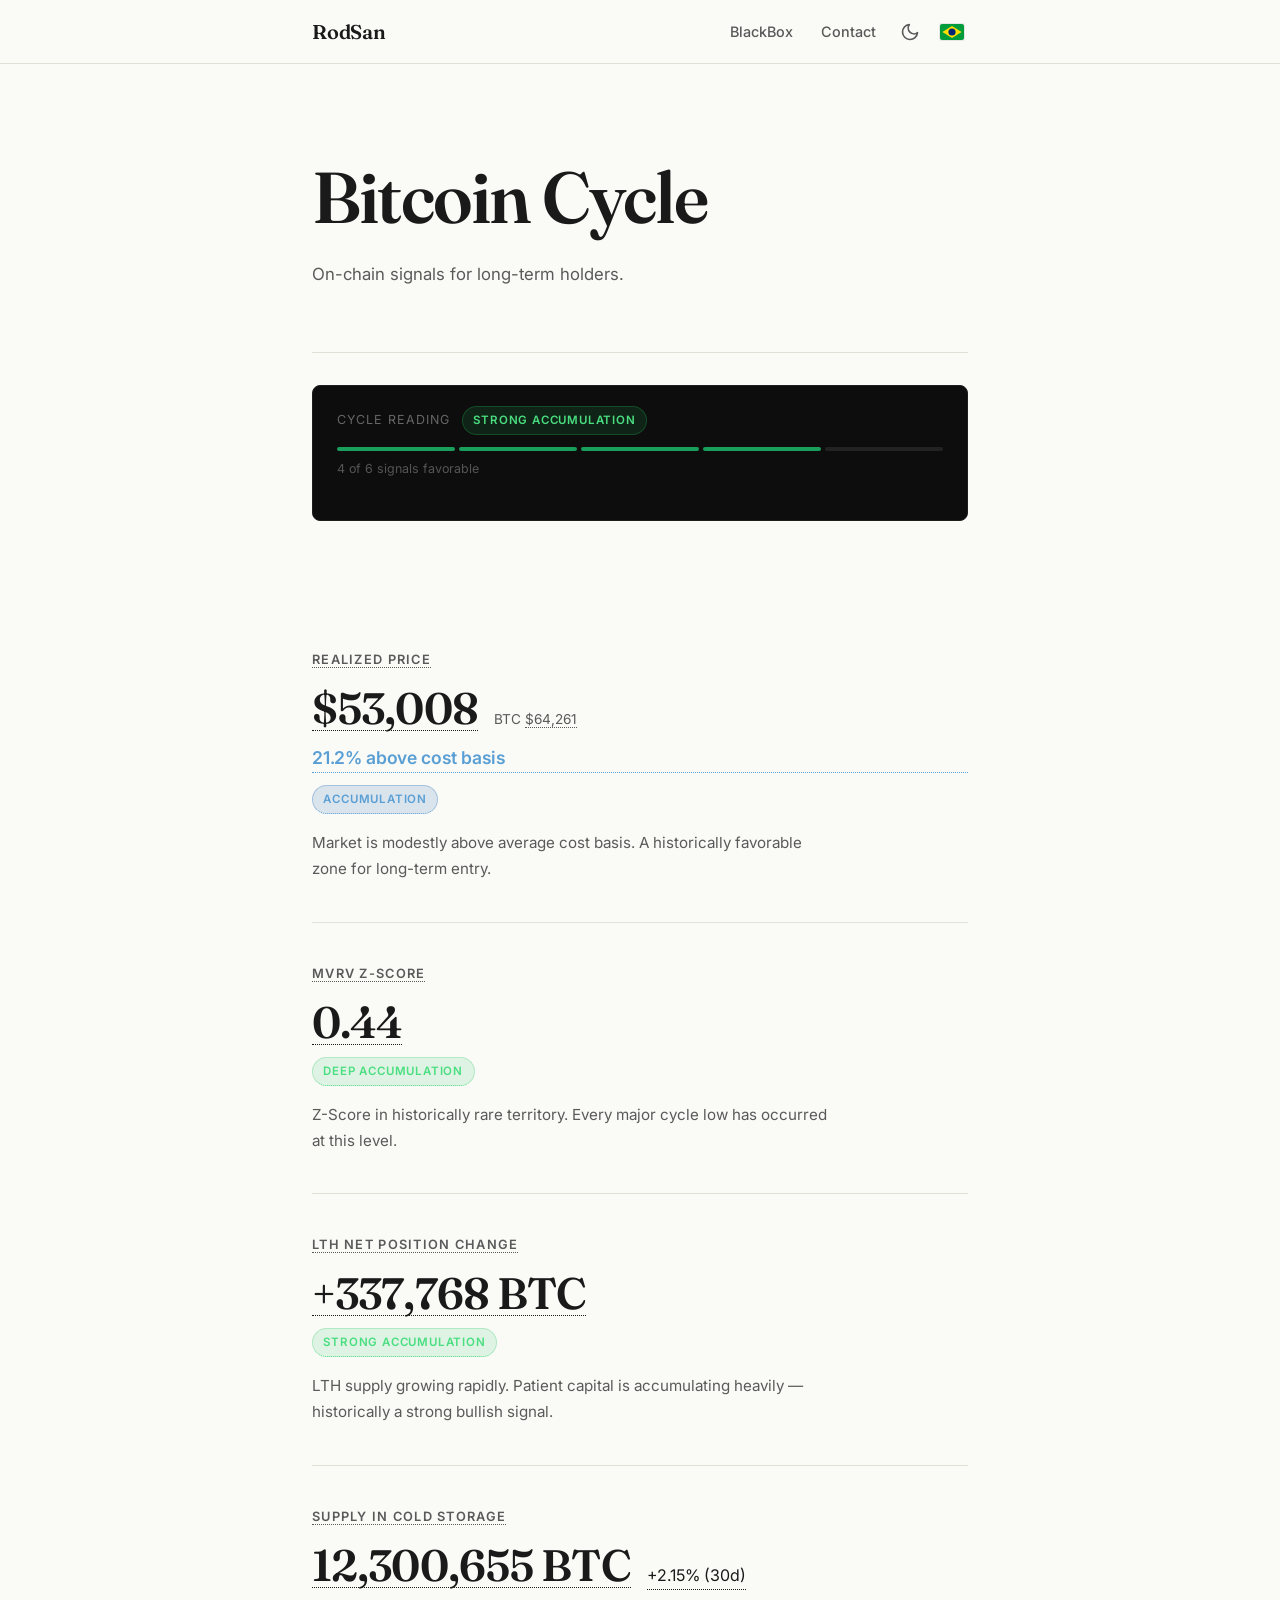
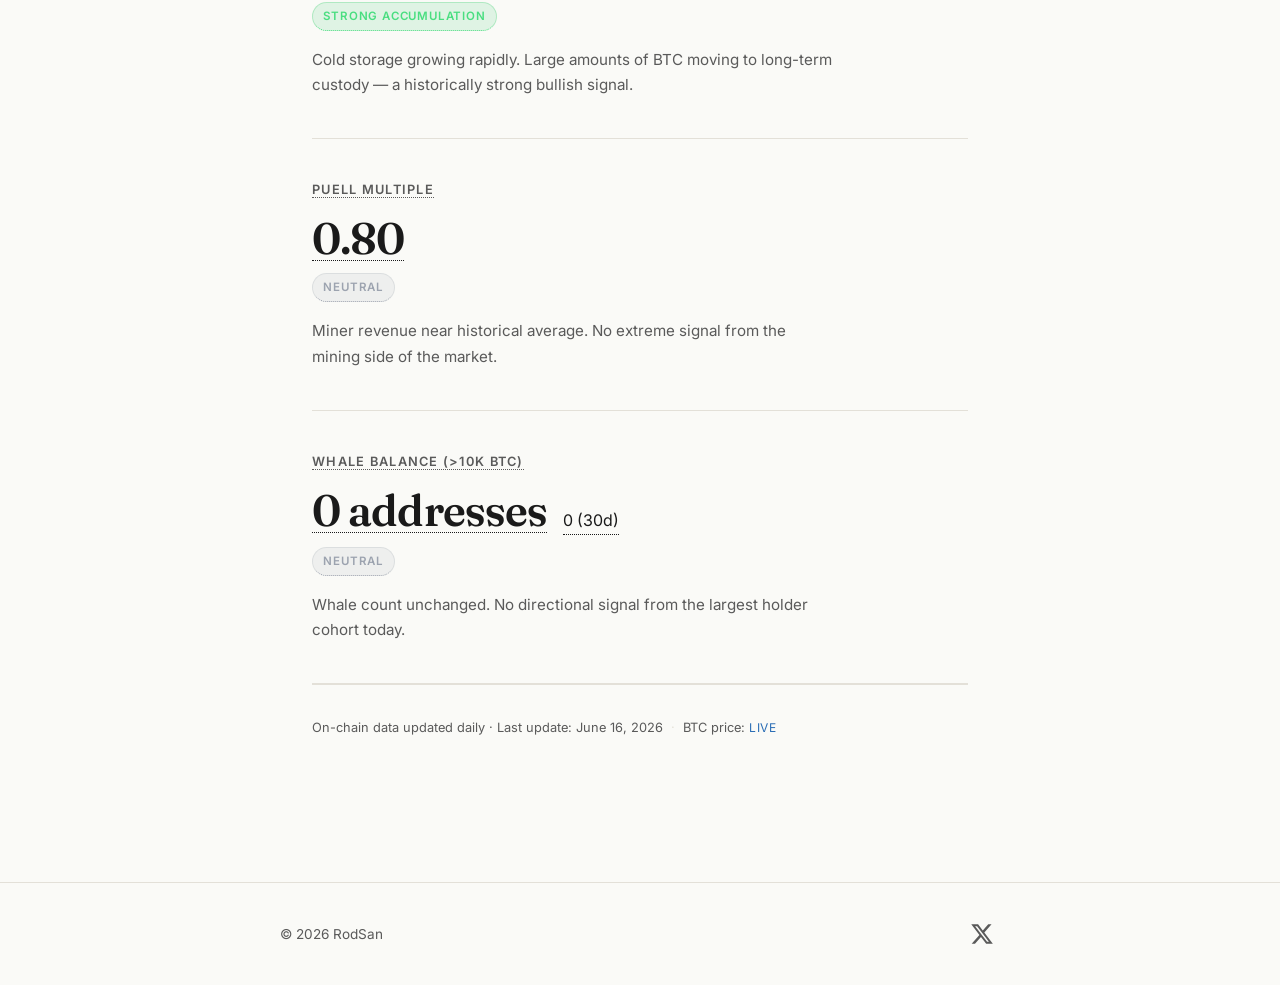
==== index.html @ 44c36c67 "style: improve data freshness line — clearer on-chain vs live price context" ====
<!DOCTYPE html>
<html lang="en">
<head>
  <meta charset="UTF-8">
  <meta name="viewport" content="width=device-width, initial-scale=1.0">
  <title>Bitcoin Cycle | Blackbox</title>
  <meta name="description" content="On-chain signals for long-term Bitcoin holders — realized price, MVRV Z-Score, and cycle zone analysis.">

  <link rel="alternate" hreflang="en" href="https://0xrodsan.github.io/btc-cycle/">
  <link rel="alternate" hreflang="x-default" href="https://0xrodsan.github.io/btc-cycle/">
  <link rel="canonical" href="https://0xrodsan.github.io/btc-cycle/">

  <link rel="preconnect" href="https://fonts.googleapis.com">
  <link rel="preconnect" href="https://fonts.gstatic.com" crossorigin>
  <link href="https://fonts.googleapis.com/css2?family=Fraunces:ital,wght@0,400;0,600;0,700;1,400&family=Inter:wght@400;500;600&display=swap" rel="stylesheet">

  <link rel="stylesheet" href="style.css">

  <!-- Prevent flash of wrong theme -->
  <script>
    (function () {
      var stored = localStorage.getItem("theme");
      var prefersDark = window.matchMedia("(prefers-color-scheme: dark)").matches;
      document.documentElement.setAttribute("data-theme", stored || (prefersDark ? "dark" : "light"));
    })();
  </script>

  <script src="config.js"></script>
</head>
<body>

  <!-- ============================================================
       Header
       ============================================================ -->
  <header class="site-header">
    <div class="header-inner">
      <a href="https://0xrodsan.github.io/" class="site-logo">RodSan</a>

      <nav class="site-nav" aria-label="Main navigation">
        <ul class="nav-list">
          <li class="nav-item"><a href="https://0xrodsan.github.io/blackbox/" class="nav-link">BlackBox</a></li>
          <li class="nav-item"><a href="https://0xrodsan.github.io/contato.html" class="nav-link">Contact</a></li>
        </ul>
      </nav>

      <div class="header-actions">
        <button type="button" class="theme-toggle" aria-label="Toggle light/dark theme" title="Toggle theme">
          <svg class="icon-sun" xmlns="http://www.w3.org/2000/svg" width="20" height="20" viewBox="0 0 24 24" fill="none" stroke="currentColor" stroke-width="2" stroke-linecap="round" stroke-linejoin="round" aria-hidden="true">
            <circle cx="12" cy="12" r="4"></circle>
            <path d="M12 2v2M12 20v2M4.93 4.93l1.41 1.41M17.66 17.66l1.41 1.41M2 12h2M20 12h2M4.93 19.07l1.41-1.41M17.66 6.34l1.41-1.41"></path>
          </svg>
          <svg class="icon-moon" xmlns="http://www.w3.org/2000/svg" width="20" height="20" viewBox="0 0 24 24" fill="none" stroke="currentColor" stroke-width="2" stroke-linecap="round" stroke-linejoin="round" aria-hidden="true">
            <path d="M21 12.79A9 9 0 1 1 11.21 3 7 7 0 0 0 21 12.79z"></path>
          </svg>
        </button>

        <a href="./pt/" class="lang-flag" aria-label="Português — coming soon" title="Português — coming soon">
          <svg xmlns="http://www.w3.org/2000/svg" viewBox="0 0 30 20" width="24" height="16" aria-hidden="true">
            <rect width="30" height="20" fill="#009c3b"/>
            <polygon points="15,2.5 27,10 15,17.5 3,10" fill="#ffdf00"/>
            <circle cx="15" cy="10" r="4.5" fill="#002776"/>
          </svg>
        </a>

        <button type="button" class="menu-toggle" aria-label="Open menu" aria-expanded="false" aria-controls="mobile-nav">
          <span></span>
          <span></span>
          <span></span>
        </button>
      </div>
    </div>

    <nav id="mobile-nav" class="mobile-nav" aria-label="Mobile navigation" hidden>
      <ul class="mobile-nav-list">
        <li class="mobile-nav-item"><a href="https://0xrodsan.github.io/blackbox/" class="mobile-nav-link">BlackBox</a></li>
        <li class="mobile-nav-item"><a href="https://0xrodsan.github.io/contato.html" class="mobile-nav-link">Contact</a></li>
      </ul>
    </nav>
  </header>

  <!-- ============================================================
       Main
       ============================================================ -->
  <main class="main-content">

    <!-- Hero -->
    <section class="hero reveal" aria-labelledby="hero-title">
      <h1 id="hero-title" class="hero-title">Bitcoin Cycle</h1>
      <p class="hero-subtitle">On-chain signals for long-term holders.</p>
    </section>

    <!-- Cycle Score -->
    <section class="cycle-score-section" id="cycle-score-container" aria-label="Aggregate cycle reading">
      <div class="cycle-score-header">
        <span class="cycle-score-label">Cycle Reading</span>
        <span class="zone-badge zone-badge--neutral" id="cycle-score-badge">—</span>
      </div>
      <div class="cycle-score-bar" id="cycle-score-bar">
        <span class="score-segment score-segment--empty"></span>
        <span class="score-segment score-segment--empty"></span>
        <span class="score-segment score-segment--empty"></span>
        <span class="score-segment score-segment--empty"></span>
        <span class="score-segment score-segment--empty"></span>
      </div>
      <p class="cycle-score-count" id="cycle-score-count">— of 6 signals favorable</p>

    </section>

    <!-- Metrics -->
    <section class="metrics-section" aria-label="On-chain metrics">

      <!-- Error state — hidden until JS triggers it -->
      <p id="data-error" class="data-error" role="alert" hidden></p>

      <!-- Block 1 — Realized Price -->
      <div class="metric-block reveal" aria-labelledby="rp-label">
        <p class="metric-label" id="rp-label">
          <a class="metric-title-link" href="https://www.bitcoinmagazinepro.com/charts/realized-price/" target="_blank" rel="noopener">Realized Price</a>
        </p>

        <div class="metric-value-row">
          <span class="metric-value" id="rp-value" aria-label="Realized Price" tabindex="0">—</span>
          <span class="metric-spot-label">
            BTC <span id="btc-price-display" tabindex="0">—</span>
          </span>
        </div>

        <p class="metric-premium" id="rp-premium" aria-label="Premium or discount vs realized price" tabindex="0">—</p>

        <div class="metric-zone-row">
          <span class="zone-badge zone-badge--neutral" id="rp-zone-badge" tabindex="0">—</span>
        </div>

        <p class="metric-interpretation" id="rp-interpretation"></p>
      </div>

      <!-- Block 2 — MVRV Z-Score -->
      <div class="metric-block reveal" aria-labelledby="mvrv-label">
        <p class="metric-label" id="mvrv-label">
          <a class="metric-title-link" href="https://www.bitcoinmagazinepro.com/charts/mvrv-zscore/" target="_blank" rel="noopener">MVRV Z-Score</a>
        </p>

        <div class="metric-value-row">
          <span class="metric-value" id="mvrv-value" aria-label="MVRV Z-Score" tabindex="0">—</span>
        </div>

        <div class="metric-zone-row">
          <span class="zone-badge zone-badge--neutral" id="mvrv-zone-badge" tabindex="0">—</span>
        </div>

        <p class="metric-interpretation" id="mvrv-interpretation"></p>
      </div>

      <!-- Block 3 — LTH Net Position Change -->
      <div class="metric-block reveal" aria-labelledby="lth-label">
        <p class="metric-label" id="lth-label">
          <a class="metric-title-link" href="https://chartinspect.com/charts/lth-net-position" target="_blank" rel="noopener">LTH Net Position Change</a>
        </p>

        <div class="metric-value-row">
          <span class="metric-value" id="lth-value" aria-label="LTH Net Position Change 30d" tabindex="0">—</span>
        </div>

        <div class="metric-zone-row">
          <span class="zone-badge zone-badge--neutral" id="lth-zone-badge" tabindex="0">—</span>
        </div>

        <p class="metric-interpretation" id="lth-interpretation"></p>
      </div>

      <!-- Block 4 — Supply in Cold Storage -->
      <div class="metric-block reveal" id="cold-storage-block" aria-labelledby="cold-storage-label">
        <p class="metric-label" id="cold-storage-label">
          <a class="metric-title-link"
             href="https://www.bitcoinmagazinepro.com/charts/long-term-holder-supply/"
             target="_blank" rel="noopener">Supply in Cold Storage</a>
        </p>

        <div class="metric-value-row">
          <span class="metric-value" id="cold-storage-value"
                aria-label="Supply in Cold Storage" tabindex="0">—</span>
          <span class="metric-secondary" id="cold-storage-change" tabindex="0">—</span>
        </div>

        <div class="metric-zone-row">
          <span class="zone-badge zone-badge--neutral" id="cold-storage-zone-badge" tabindex="0">—</span>
        </div>

        <p class="metric-interpretation" id="cold-storage-interpretation"></p>
      </div>

      <!-- Block 5 — Puell Multiple -->
      <div class="metric-block reveal" id="puell-block" aria-labelledby="puell-label">
        <p class="metric-label" id="puell-label">
          <a class="metric-title-link"
             href="https://www.bitcoinmagazinepro.com/charts/puell-multiple/"
             target="_blank" rel="noopener">Puell Multiple</a>
        </p>

        <div class="metric-value-row">
          <span class="metric-value" id="puell-value"
                aria-label="Puell Multiple" tabindex="0">—</span>
        </div>

        <div class="metric-zone-row">
          <span class="zone-badge zone-badge--neutral" id="puell-zone-badge" tabindex="0">—</span>
        </div>

        <p class="metric-interpretation" id="puell-interpretation"></p>
      </div>

      <!-- Block 6 — Whale Balance -->
      <div class="metric-block reveal" id="whale-block" aria-labelledby="whale-label">
        <p class="metric-label" id="whale-label">
          <a class="metric-title-link"
             href="https://charts.bgeometrics.com/distribution_coin_humpback_dark.html"
             target="_blank" rel="noopener">Whale Balance (&gt;10k BTC)</a>
        </p>

        <div class="metric-value-row">
          <span class="metric-value" id="whale-value"
                aria-label="Whale Balance" tabindex="0">—</span>
          <span class="metric-secondary" id="whale-change" tabindex="0">—</span>
        </div>

        <div class="metric-zone-row">
          <span class="zone-badge zone-badge--neutral" id="whale-zone-badge" tabindex="0">—</span>
        </div>

        <p class="metric-interpretation" id="whale-interpretation"></p>
      </div>

      <!-- Data freshness -->
      <div class="data-freshness" aria-label="Data freshness">
        <span id="freshness-onchain">On-chain data updated daily · Last update: <span id="last-update">—</span></span>
        <span class="freshness-separator">&nbsp;·&nbsp;</span>
        <span id="freshness-price">BTC price: <span class="freshness-live">live</span></span>
      </div>

    </section>

  </main>

  <!-- ============================================================
       Footer
       ============================================================ -->
  <footer class="site-footer">
    <div class="footer-inner">
      <p class="footer-copy">© <span class="footer-year">2025</span> RodSan</p>
      <ul class="footer-social">
        <li>
          <a href="https://x.com/0xRodSan" class="footer-social-link" target="_blank" rel="noopener noreferrer" aria-label="X (Twitter)">
            <svg xmlns="http://www.w3.org/2000/svg" viewBox="0 0 24 24" width="24" height="24" fill="currentColor" aria-hidden="true">
              <path d="M18.244 2.25h3.308l-7.227 8.26 8.502 11.24H16.17l-5.214-6.817L4.99 21.75H1.68l7.73-8.835L1.254 2.25H8.08l4.713 6.231zm-1.161 17.52h1.833L7.084 4.126H5.117z"/>
            </svg>
          </a>
        </li>
      </ul>
    </div>
  </footer>

  <script src="tooltips.js"></script>
  <script src="cycleScore.js"></script>
  <script src="main.js" defer></script>
</body>
</html>
---- style.css ----
/* ============================================================
   Theme tokens
   ============================================================ */
:root {
  --font-serif: "Fraunces", "Iowan Old Style", "Apple Garamond", Georgia, serif;
  --font-sans: "Inter", -apple-system, BlinkMacSystemFont, "Segoe UI", Roboto, sans-serif;

  --max-width: 720px;
  --header-height: 64px;

  --transition-fast: 180ms ease;
  --transition-medium: 320ms ease;

  --radius-sm: 6px;
  --radius-md: 12px;
  --radius-lg: 16px;

  /* Zone palette — same in both themes (semantic colors, not theme-aware) */
  --zone-green-bg:       rgba(34, 197, 94, 0.12);
  --zone-green-text:     #4ade80;
  --zone-green-border:   rgba(34, 197, 94, 0.25);

  --zone-soft-green-bg:  rgba(74, 222, 128, 0.08);
  --zone-soft-green-text: #86efac;
  --zone-soft-green-border: rgba(74, 222, 128, 0.18);

  --zone-neutral-bg:     rgba(156, 163, 175, 0.12);
  --zone-neutral-text:   #9ca3af;
  --zone-neutral-border: rgba(156, 163, 175, 0.22);

  --zone-amber-bg:       rgba(251, 191, 36, 0.10);
  --zone-amber-text:     #fbbf24;
  --zone-amber-border:   rgba(251, 191, 36, 0.22);

  --zone-red-bg:         rgba(239, 68, 68, 0.10);
  --zone-red-text:       #f87171;
  --zone-red-border:     rgba(239, 68, 68, 0.22);
}

[data-theme="light"] {
  --color-bg:          #fafaf7;
  --color-surface:     #f3f1ec;
  --color-text:        #1a1a1a;
  --color-text-muted:  #5a5a5a;
  --color-border:      #e3e0d8;
  --color-accent:      #1a1a1a;
  --color-link:        #1a1a1a;
  --color-link-hover:  #5a5a5a;
}

[data-theme="dark"] {
  --color-bg:          #131312;
  --color-surface:     #1c1c1a;
  --color-text:        #ececea;
  --color-text-muted:  #9a9a96;
  --color-border:      #2a2a27;
  --color-accent:      #ececea;
  --color-link:        #ececea;
  --color-link-hover:  #b8b8b3;
}

/* ============================================================
   Reset & base
   ============================================================ */
*,
*::before,
*::after {
  box-sizing: border-box;
  margin: 0;
  padding: 0;
}

html {
  scroll-behavior: smooth;
  -webkit-text-size-adjust: 100%;
}

body {
  font-family: var(--font-sans);
  font-size: 16px;
  line-height: 1.65;
  color: var(--color-text);
  background-color: var(--color-bg);
  -webkit-font-smoothing: antialiased;
  -moz-osx-font-smoothing: grayscale;
  transition: background-color var(--transition-medium), color var(--transition-medium);
  min-height: 100vh;
  display: flex;
  flex-direction: column;
}

a {
  color: var(--color-link);
  text-decoration: none;
  transition: color var(--transition-fast);
}

a:hover {
  color: var(--color-link-hover);
}

button {
  font: inherit;
  color: inherit;
  background: none;
  border: none;
  cursor: pointer;
}

ul {
  list-style: none;
}

img,
svg {
  display: block;
  max-width: 100%;
}

/* ============================================================
   Header
   ============================================================ */
.site-header {
  position: fixed;
  top: 0;
  left: 0;
  right: 0;
  z-index: 100;
  height: var(--header-height);
  background-color: color-mix(in srgb, var(--color-bg) 88%, transparent);
  backdrop-filter: saturate(180%) blur(12px);
  -webkit-backdrop-filter: saturate(180%) blur(12px);
  border-bottom: 1px solid var(--color-border);
  transition: background-color var(--transition-medium), border-color var(--transition-medium);
}

.header-inner {
  height: 100%;
  max-width: var(--max-width);
  margin: 0 auto;
  padding: 0 1.25rem;
  display: flex;
  align-items: center;
  justify-content: space-between;
  gap: 1rem;
}

.site-logo {
  font-family: var(--font-serif);
  font-size: 1.25rem;
  font-weight: 600;
  letter-spacing: -0.01em;
  color: var(--color-text);
}

.site-logo:hover {
  color: var(--color-text-muted);
}

.site-nav {
  display: none;
  margin-left: auto;
}

.nav-list {
  display: flex;
  gap: 1.75rem;
}

.nav-link {
  font-size: 0.9rem;
  font-weight: 500;
  color: var(--color-text-muted);
  position: relative;
}

.nav-link::after {
  content: "";
  position: absolute;
  left: 0;
  right: 0;
  bottom: -4px;
  height: 1px;
  background-color: currentColor;
  transform: scaleX(0);
  transform-origin: left;
  transition: transform var(--transition-fast);
}

.nav-link:hover {
  color: var(--color-text);
}

.nav-link:hover::after {
  transform: scaleX(1);
}

.header-actions {
  display: flex;
  align-items: center;
  gap: 0.5rem;
}

.lang-link {
  font-size: 0.8rem;
  font-weight: 500;
  letter-spacing: 0.06em;
  text-transform: uppercase;
  color: var(--color-text-muted);
  padding: 0.25rem 0.5rem;
  border-radius: var(--radius-sm);
  transition: color var(--transition-fast), background-color var(--transition-fast);
}

.lang-link:hover {
  color: var(--color-text);
  background-color: var(--color-surface);
}

.lang-link[aria-disabled="true"] {
  opacity: 0.4;
  cursor: not-allowed;
  pointer-events: none;
}

.lang-flag {
  display: inline-flex;
  align-items: center;
  justify-content: center;
  padding: 0.25rem;
  border-radius: var(--radius-sm);
  transition: background-color var(--transition-fast);
}

.lang-flag:hover {
  background-color: var(--color-surface);
}

.lang-flag svg {
  display: block;
  width: 24px;
  height: 16px;
  border-radius: 2px;
  box-shadow: 0 0 0 1px color-mix(in srgb, var(--color-border) 70%, transparent);
}

.theme-toggle {
  display: flex;
  align-items: center;
  justify-content: center;
  width: 36px;
  height: 36px;
  border-radius: var(--radius-sm);
  color: var(--color-text-muted);
  transition: color var(--transition-fast), background-color var(--transition-fast);
}

.theme-toggle:hover {
  color: var(--color-text);
  background-color: var(--color-surface);
}

.icon-sun,
.icon-moon {
  display: none;
}

[data-theme="light"] .icon-moon {
  display: block;
}

[data-theme="dark"] .icon-sun {
  display: block;
}

.menu-toggle {
  display: flex;
  flex-direction: column;
  justify-content: center;
  gap: 4px;
  width: 36px;
  height: 36px;
  padding: 8px;
  border-radius: var(--radius-sm);
  transition: background-color var(--transition-fast);
}

.menu-toggle:hover {
  background-color: var(--color-surface);
}

.menu-toggle span {
  display: block;
  height: 1.5px;
  width: 100%;
  background-color: var(--color-text);
  border-radius: 1px;
  transition: transform var(--transition-fast), opacity var(--transition-fast);
}

.menu-toggle[aria-expanded="true"] span:nth-child(1) {
  transform: translateY(5.5px) rotate(45deg);
}

.menu-toggle[aria-expanded="true"] span:nth-child(2) {
  opacity: 0;
}

.menu-toggle[aria-expanded="true"] span:nth-child(3) {
  transform: translateY(-5.5px) rotate(-45deg);
}

/* Mobile nav */
.mobile-nav {
  border-top: 1px solid var(--color-border);
  background-color: var(--color-bg);
  padding: 1rem 1.25rem 1.5rem;
}

.mobile-nav[hidden] {
  display: none;
}

.mobile-nav-list {
  display: flex;
  flex-direction: column;
  gap: 0.75rem;
}

.mobile-nav-link {
  display: block;
  padding: 0.5rem 0;
  font-size: 1rem;
  color: var(--color-text);
  border-bottom: 1px solid var(--color-border);
}

/* ============================================================
   Main content
   ============================================================ */
.main-content {
  flex: 1;
  max-width: var(--max-width);
  width: 100%;
  margin: 0 auto;
  padding: calc(var(--header-height) + 3rem) 1.25rem 4rem;
}

/* Section reveal animation */
.reveal {
  opacity: 0;
  transform: translateY(24px);
  transition: opacity 700ms ease, transform 700ms ease;
}

.reveal.is-visible {
  opacity: 1;
  transform: translateY(0);
}

@media (prefers-reduced-motion: reduce) {
  .reveal {
    opacity: 1;
    transform: none;
    transition: none;
  }
}

/* ============================================================
   Hero
   ============================================================ */
.hero {
  padding: 3rem 0 4rem;
  border-bottom: 1px solid var(--color-border);
}

.hero-title {
  font-family: var(--font-serif);
  font-size: clamp(2.75rem, 8vw, 4.5rem);
  font-weight: 600;
  letter-spacing: -0.025em;
  line-height: 1.05;
  margin-bottom: 1.5rem;
}

.hero-subtitle {
  font-size: 1.05rem;
  line-height: 1.7;
  color: var(--color-text-muted);
  max-width: 36rem;
}

/* ============================================================
   Metrics section
   ============================================================ */
.metrics-section {
  padding: 3rem 0;
}

.metric-block {
  padding: 2.5rem 0;
  border-bottom: 1px solid var(--color-border);
}

.metric-block:last-of-type {
  border-bottom: none;
}

.metric-block:hover {
  padding-left: 0.5rem;
  border-left: 2px solid var(--color-border);
  margin-left: -0.5rem;
  transition: padding-left 0.2s ease, border-left 0.2s ease;
}

.metric-label {
  font-size: 0.8rem;
  font-weight: 600;
  letter-spacing: 0.1em;
  text-transform: uppercase;
  color: var(--color-text-muted);
  margin-bottom: 1rem;
}

.metric-value-row {
  display: flex;
  align-items: baseline;
  gap: 0.75rem;
  flex-wrap: wrap;
  margin-bottom: 0.75rem;
}

.metric-value {
  font-family: var(--font-serif);
  font-size: clamp(2rem, 6vw, 2.75rem);
  font-weight: 600;
  letter-spacing: -0.02em;
  line-height: 1;
  color: var(--color-text);
}

.metric-spot-label {
  font-size: 0.85rem;
  color: var(--color-text-muted);
}

.metric-premium {
  font-size: 1.1rem;
  font-weight: 600;
  margin-bottom: 0.75rem;
  letter-spacing: -0.01em;
}

/* Premium color matches zone */
.color-green       { color: var(--zone-green-text); }
.color-blue        { color: #5a9fd4; }
.color-neutral     { color: var(--zone-neutral-text); }
.color-amber       { color: var(--zone-amber-text); }
.color-red         { color: var(--zone-red-text); }

.metric-zone-row {
  display: flex;
  align-items: center;
  gap: 0.75rem;
  margin-bottom: 1rem;
  flex-wrap: wrap;
}

/* ============================================================
   Zone badges
   ============================================================ */
.zone-badge {
  display: inline-block;
  font-size: 0.72rem;
  font-weight: 600;
  letter-spacing: 0.07em;
  text-transform: uppercase;
  padding: 0.25rem 0.65rem;
  border-radius: 999px;
  border: 1px solid transparent;
  white-space: nowrap;
}

.zone-badge--green {
  background-color: var(--zone-green-bg);
  color: var(--zone-green-text);
  border-color: var(--zone-green-border);
}

.zone-badge--blue {
  background-color: rgba(42, 109, 181, 0.15);
  color: #5a9fd4;
  border: 1px solid rgba(42, 109, 181, 0.3);
}

.zone-badge--neutral {
  background-color: var(--zone-neutral-bg);
  color: var(--zone-neutral-text);
  border-color: var(--zone-neutral-border);
}

.zone-badge--amber {
  background-color: var(--zone-amber-bg);
  color: var(--zone-amber-text);
  border-color: var(--zone-amber-border);
}

.zone-badge--red {
  background-color: var(--zone-red-bg);
  color: var(--zone-red-text);
  border-color: var(--zone-red-border);
}

/* ============================================================
   Interpretation copy
   ============================================================ */
.metric-interpretation {
  font-size: 0.95rem;
  color: var(--color-text-muted);
  line-height: 1.7;
  max-width: 52ch;
}

/* ============================================================
   Data freshness line
   ============================================================ */
.data-freshness {
  padding: 2rem 0 0;
  font-size: 0.8rem;
  color: var(--color-text-muted);
  border-top: 1px solid var(--color-border);
}

.freshness-separator {
  color: var(--color-border);
}

.freshness-live {
  color: #2a6db5;
  font-size: 0.75rem;
  text-transform: uppercase;
  letter-spacing: 0.06em;
}

/* ============================================================
   Error state
   ============================================================ */
.data-error {
  font-size: 0.9rem;
  color: var(--color-text-muted);
  padding: 2rem 0;
}

/* ============================================================
   Footer
   ============================================================ */
.site-footer {
  border-top: 1px solid var(--color-border);
  padding: 2rem 1.25rem;
  margin-top: 2rem;
  transition: border-color var(--transition-medium);
}

.footer-inner {
  max-width: var(--max-width);
  margin: 0 auto;
  display: flex;
  align-items: center;
  justify-content: space-between;
  gap: 1rem;
}

.footer-copy {
  font-size: 0.85rem;
  color: var(--color-text-muted);
}

.footer-social {
  display: flex;
  gap: 1rem;
}

.footer-social-link {
  display: inline-flex;
  align-items: center;
  justify-content: center;
  color: var(--color-text-muted);
  padding: 0.4rem;
  transition: color var(--transition-fast), opacity var(--transition-fast), transform var(--transition-fast);
}

.footer-social-link:hover {
  color: var(--color-text);
  opacity: 0.75;
  transform: translateY(-2px);
}

.footer-social-link svg {
  width: 24px;
  height: 24px;
  flex-shrink: 0;
  pointer-events: none;
}

/* ============================================================
   Tooltip triggers — dotted underline signals "more info"
   ============================================================ */
.tooltip-trigger {
  border-bottom: 1px dotted currentColor;
  cursor: help;
  text-underline-offset: 3px;
}

/* ============================================================
   Metric title links
   ============================================================ */
.metric-title-link {
  color: inherit;
  text-decoration: none;
  border-bottom: 1px dotted currentColor;
}

.metric-title-link:hover {
  opacity: 0.75;
}

/* ============================================================
   Tooltip box
   ============================================================ */
.tooltip-box {
  position: absolute;
  z-index: 200;
  background: #1a1a1a;
  border: 1px solid #2e2e2e;
  border-radius: 8px;
  padding: 14px 16px;
  max-width: 300px;
  font-size: 0.82rem;
  line-height: 1.55;
  color: #c8c8c8;
  pointer-events: none;
  opacity: 0;
  transition: opacity 0.15s ease;
}

.tooltip-box.visible {
  opacity: 1;
}

.tooltip-box p {
  margin: 0;
}

.tooltip-zone-row {
  display: flex;
  align-items: flex-start;
  gap: 10px;
  margin-bottom: 10px;
}

.tooltip-zone-row:last-child {
  margin-bottom: 0;
}

.tooltip-zone-row div {
  flex: 1;
  min-width: 0;
}

.tooltip-zone-row strong {
  display: block;
  font-size: 0.8rem;
  font-weight: 600;
  color: #ececea;
  margin-bottom: 2px;
}

.tooltip-zone-row p {
  margin: 0;
  font-size: 0.78rem;
  color: #8a8a86;
  line-height: 1.5;
}

.tooltip-zone-dot {
  width: 8px;
  height: 8px;
  border-radius: 50%;
  flex-shrink: 0;
  margin-top: 4px;
}

/* ============================================================
   Zone dot colors — solid fills for tooltip glossary dots.
   Named with zone-dot- prefix to avoid collision with
   zone-badge-- classes which use CSS variable-based colours.
   ============================================================ */
.zone-dot-green      { background-color: #4ade80; }
.tooltip-zone-dot.zone-dot-blue { background-color: #2a6db5; }
.zone-dot-neutral    { background-color: #9ca3af; }
.zone-dot-amber      { background-color: #fbbf24; }
.zone-dot-red        { background-color: #f87171; }

/* ============================================================
   Responsive — tablet & up
   ============================================================ */
@media (min-width: 720px) {
  .header-inner {
    padding: 0 2rem;
  }

  .site-nav {
    display: block;
  }

  .menu-toggle {
    display: none;
  }

  .mobile-nav {
    display: none !important;
  }

  .main-content {
    padding-left: 2rem;
    padding-right: 2rem;
  }

  .site-footer {
    padding-left: 2rem;
    padding-right: 2rem;
  }

  .metric-value-row {
    gap: 1rem;
  }
}

/* ── Cycle Score Section ─────────────────────────────────── */
.cycle-score-section {
  margin: 2rem 0 2.5rem;
  padding: 1.25rem 1.5rem;
  border: 1px solid #1e1e1e;
  border-radius: 8px;
  background: #0d0d0d;
}

.cycle-score-header {
  display: flex;
  align-items: center;
  gap: 0.75rem;
  margin-bottom: 0.75rem;
}

.cycle-score-label {
  font-size: 0.78rem;
  text-transform: uppercase;
  letter-spacing: 0.08em;
  color: #666;
}

.cycle-score-bar {
  display: flex;
  gap: 4px;
  margin-bottom: 0.5rem;
}

.score-segment {
  flex: 1;
  height: 4px;
  border-radius: 2px;
  transition: background-color 0.3s ease;
}

.score-segment--empty   { background-color: #222; }
.score-segment--green   { background-color: #1a9e5c; }
.score-segment--blue    { background-color: #2a6db5; }
.score-segment--neutral { background-color: #4a4a4a; }
.score-segment--amber   { background-color: #b07d2a; }
.score-segment--red     { background-color: #9e2a2a; }

.cycle-score-count {
  font-size: 0.78rem;
  color: #555;
  margin: 0 0 1.25rem;
}
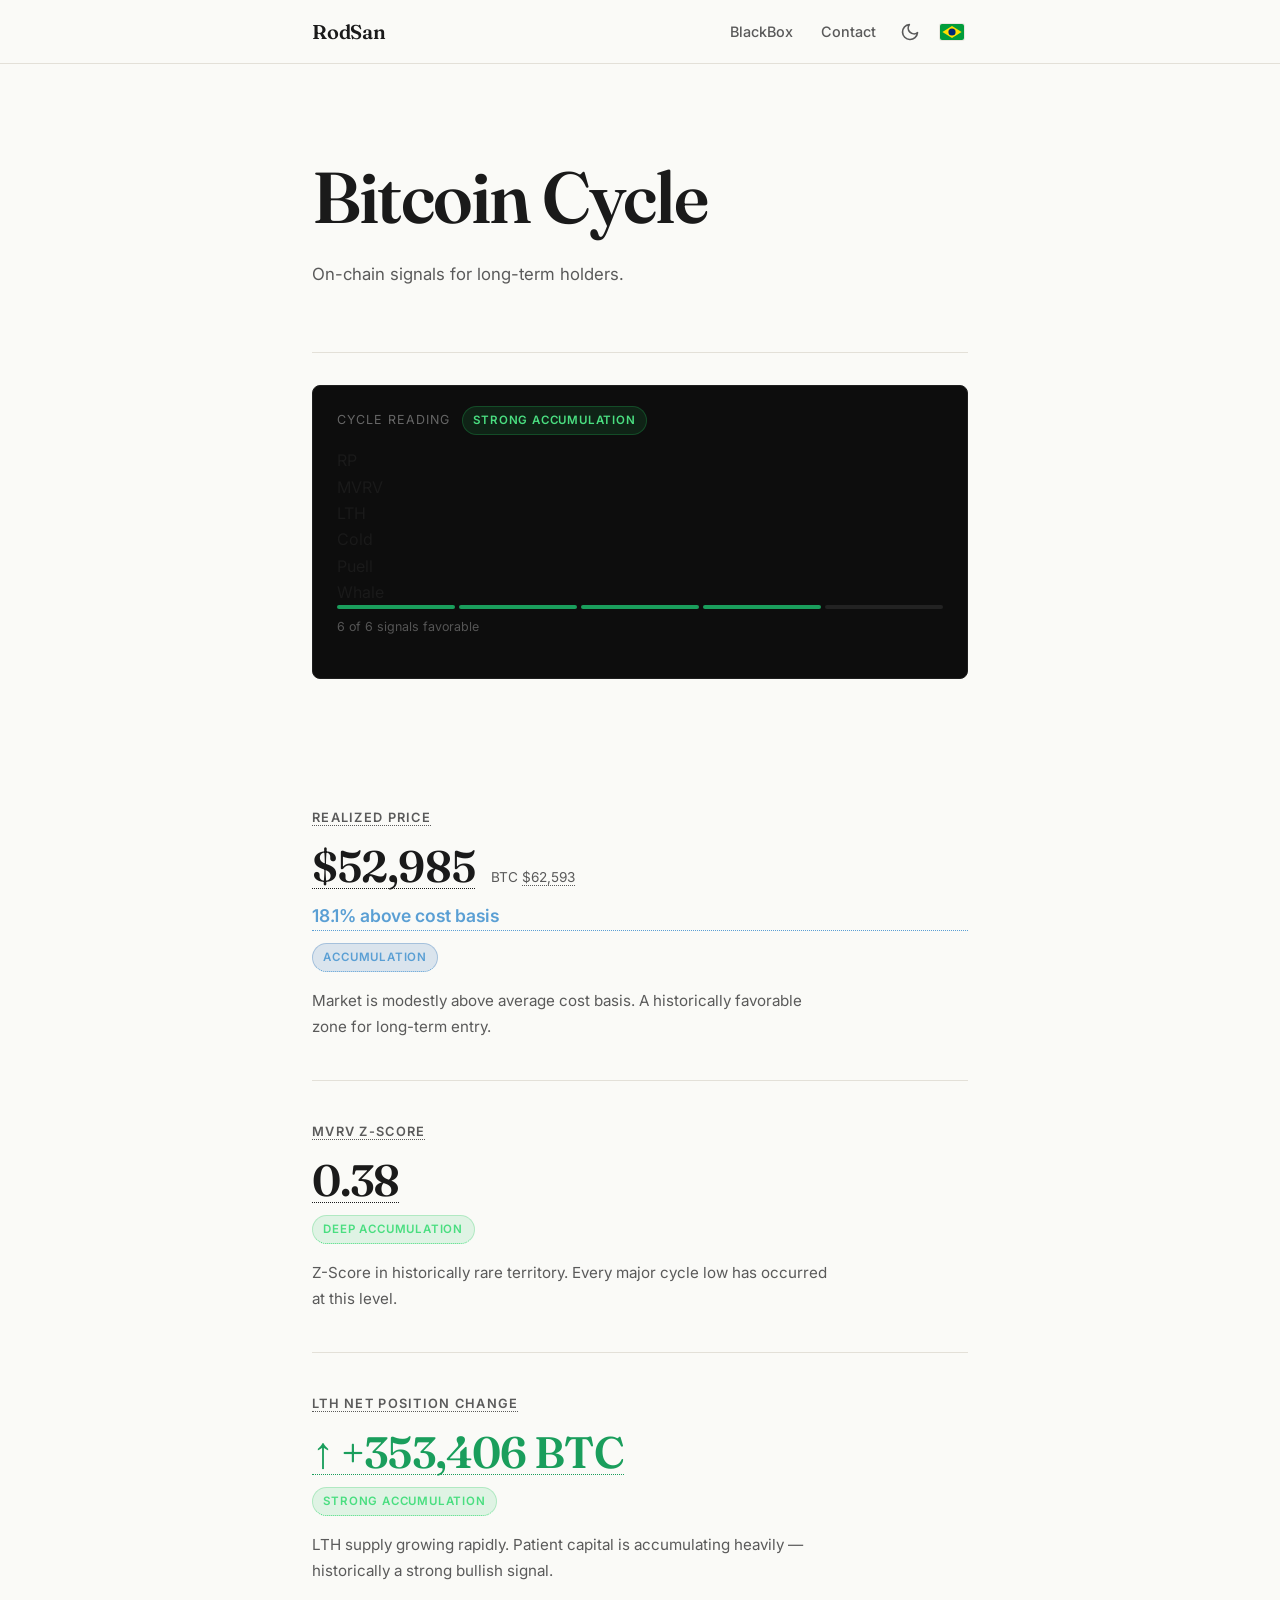
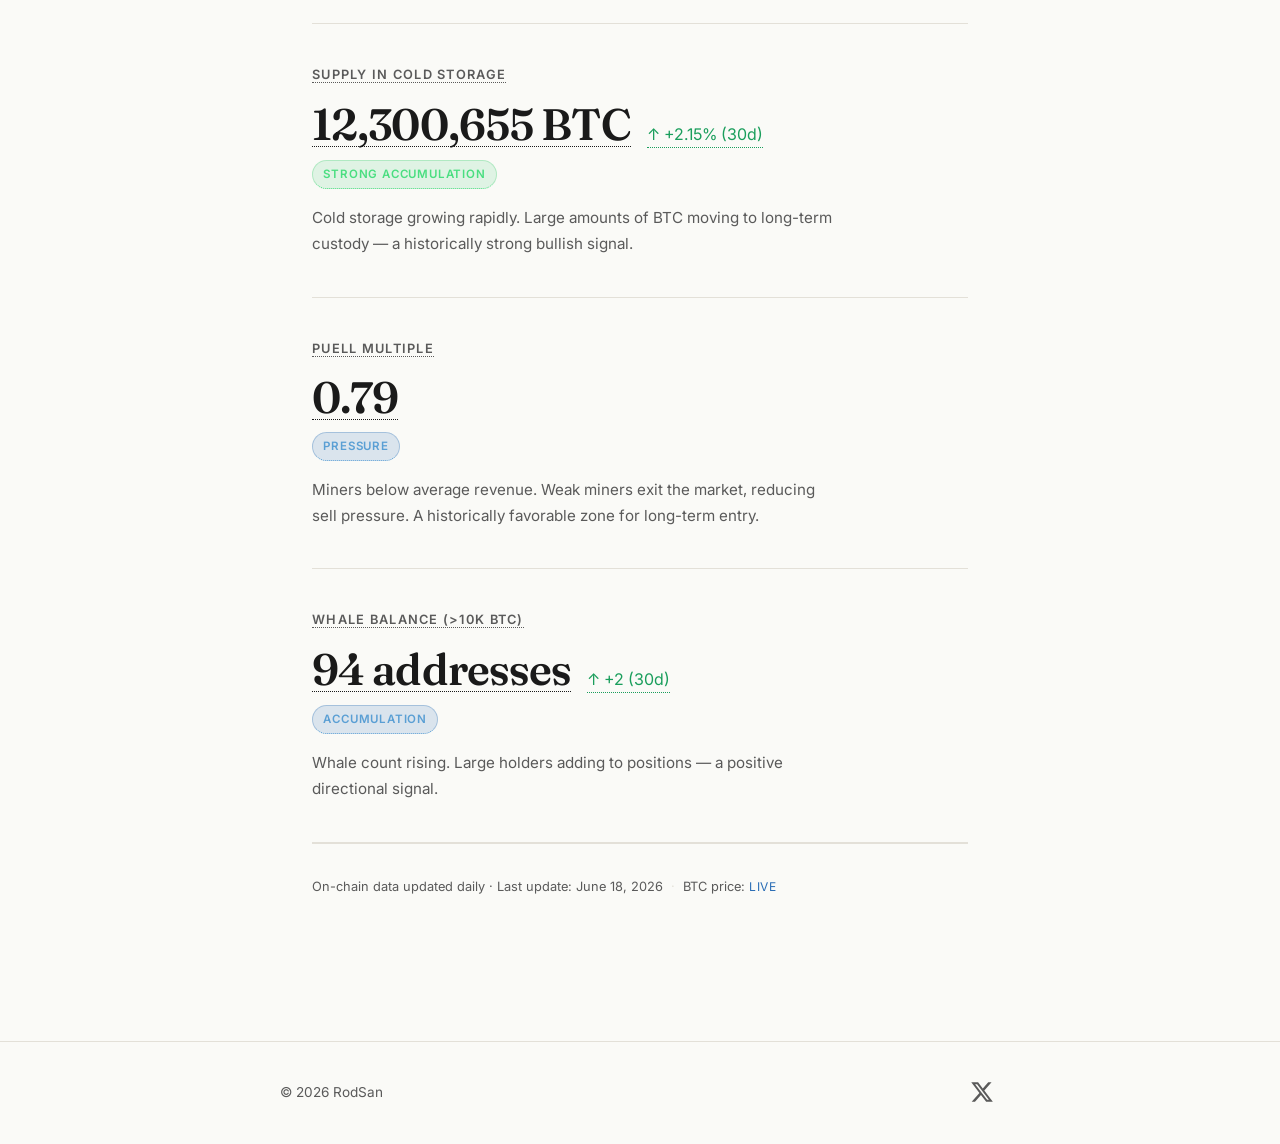
==== commit e9bde2b2: "feat: add 6-icon visual summary row to Cycle Score section" ====
--- a/index.html
+++ b/index.html
@@ -95,6 +95,34 @@
         <span class="cycle-score-label">Cycle Reading</span>
         <span class="zone-badge zone-badge--neutral" id="cycle-score-badge">—</span>
       </div>
+
+      <div class="cycle-score-icons" id="cycle-score-icons" aria-label="Individual metric signals">
+        <div class="score-icon" data-metric="realized" tabindex="0">
+          <span class="score-icon-dot score-icon-dot--empty"></span>
+          <span class="score-icon-label">RP</span>
+        </div>
+        <div class="score-icon" data-metric="mvrv" tabindex="0">
+          <span class="score-icon-dot score-icon-dot--empty"></span>
+          <span class="score-icon-label">MVRV</span>
+        </div>
+        <div class="score-icon" data-metric="lth" tabindex="0">
+          <span class="score-icon-dot score-icon-dot--empty"></span>
+          <span class="score-icon-label">LTH</span>
+        </div>
+        <div class="score-icon" data-metric="cold-storage" tabindex="0">
+          <span class="score-icon-dot score-icon-dot--empty"></span>
+          <span class="score-icon-label">Cold</span>
+        </div>
+        <div class="score-icon" data-metric="puell" tabindex="0">
+          <span class="score-icon-dot score-icon-dot--empty"></span>
+          <span class="score-icon-label">Puell</span>
+        </div>
+        <div class="score-icon" data-metric="whale" tabindex="0">
+          <span class="score-icon-dot score-icon-dot--empty"></span>
+          <span class="score-icon-label">Whale</span>
+        </div>
+      </div>
+
       <div class="cycle-score-bar" id="cycle-score-bar">
         <span class="score-segment score-segment--empty"></span>
         <span class="score-segment score-segment--empty"></span>
--- a/style.css
+++ b/style.css
@@ -457,6 +457,11 @@
 .color-neutral     { color: var(--zone-neutral-text); }
 .color-amber       { color: var(--zone-amber-text); }
 .color-red         { color: var(--zone-red-text); }
+
+/* Direction indicators for change values */
+.direction-up   { color: #1a9e5c; }
+.direction-down { color: #9e2a2a; }
+.direction-flat { color: var(--color-text-muted); }
 
 .metric-zone-row {
   display: flex;
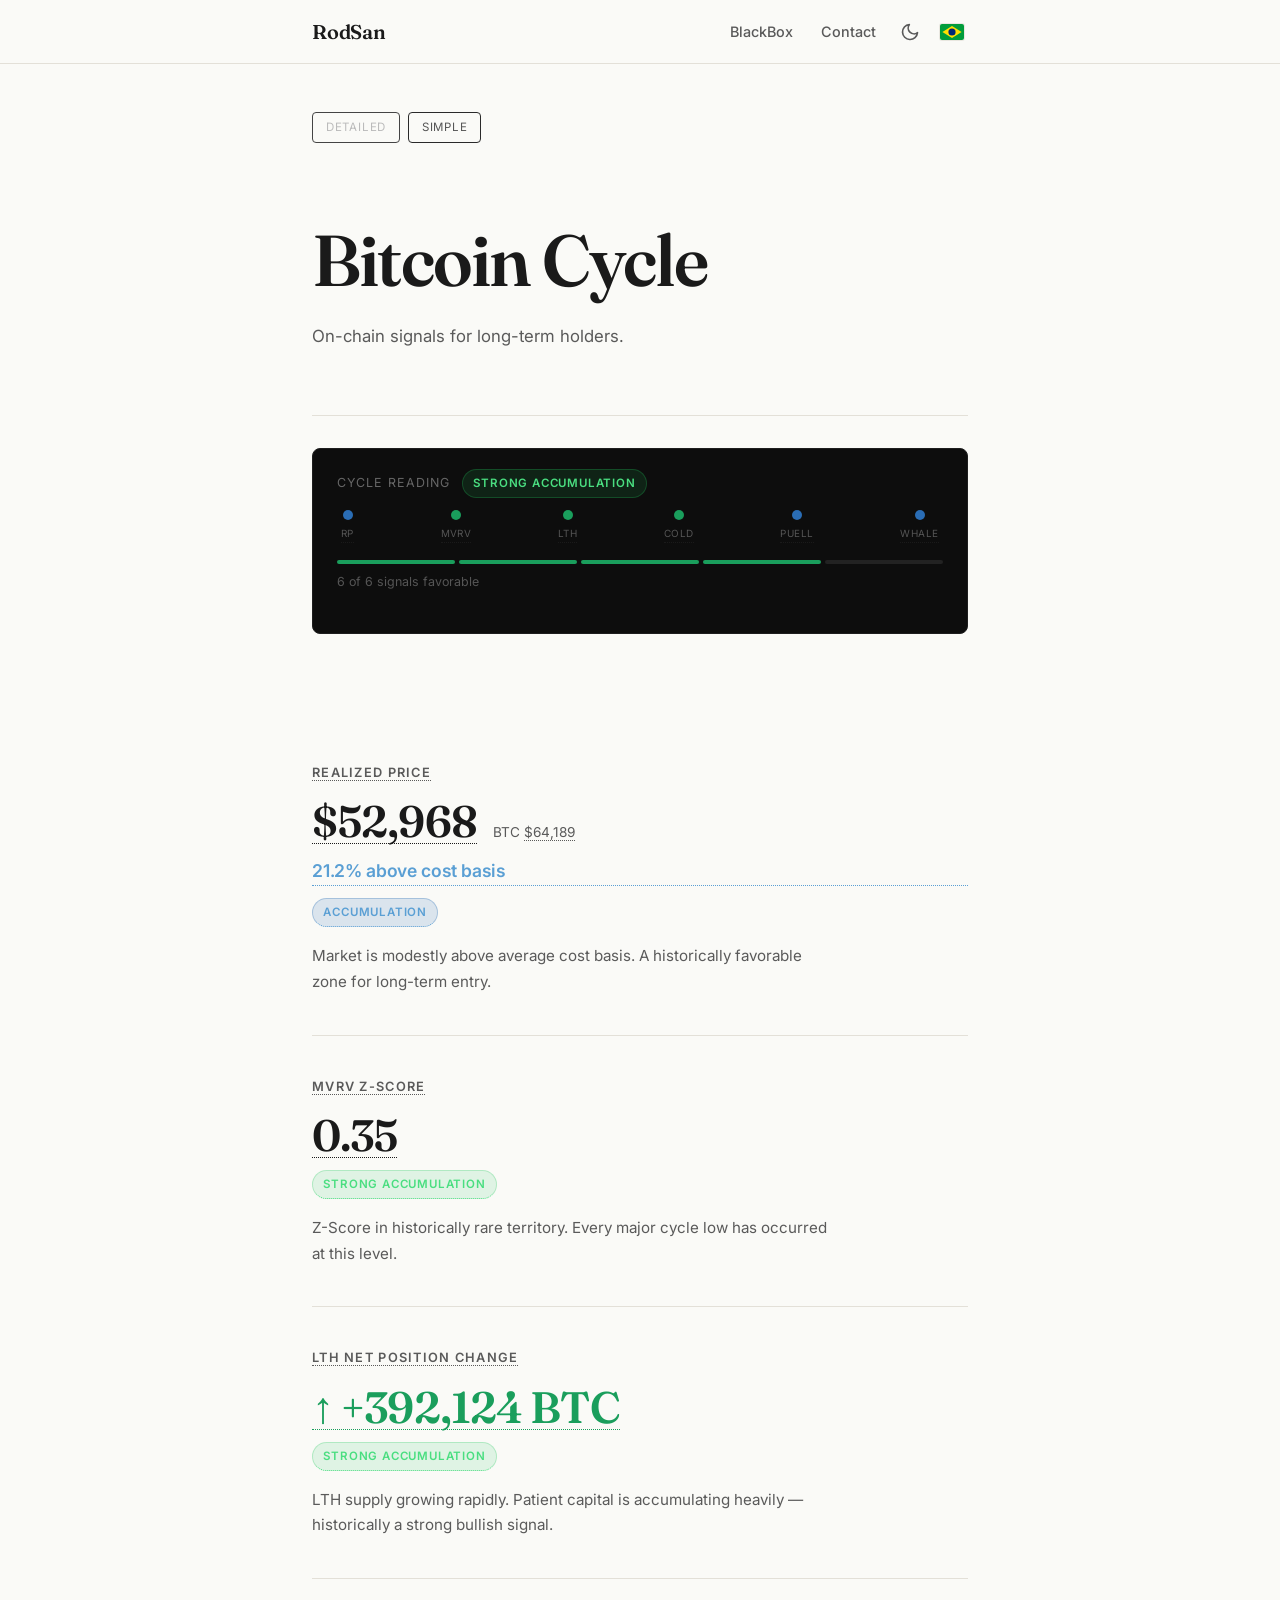
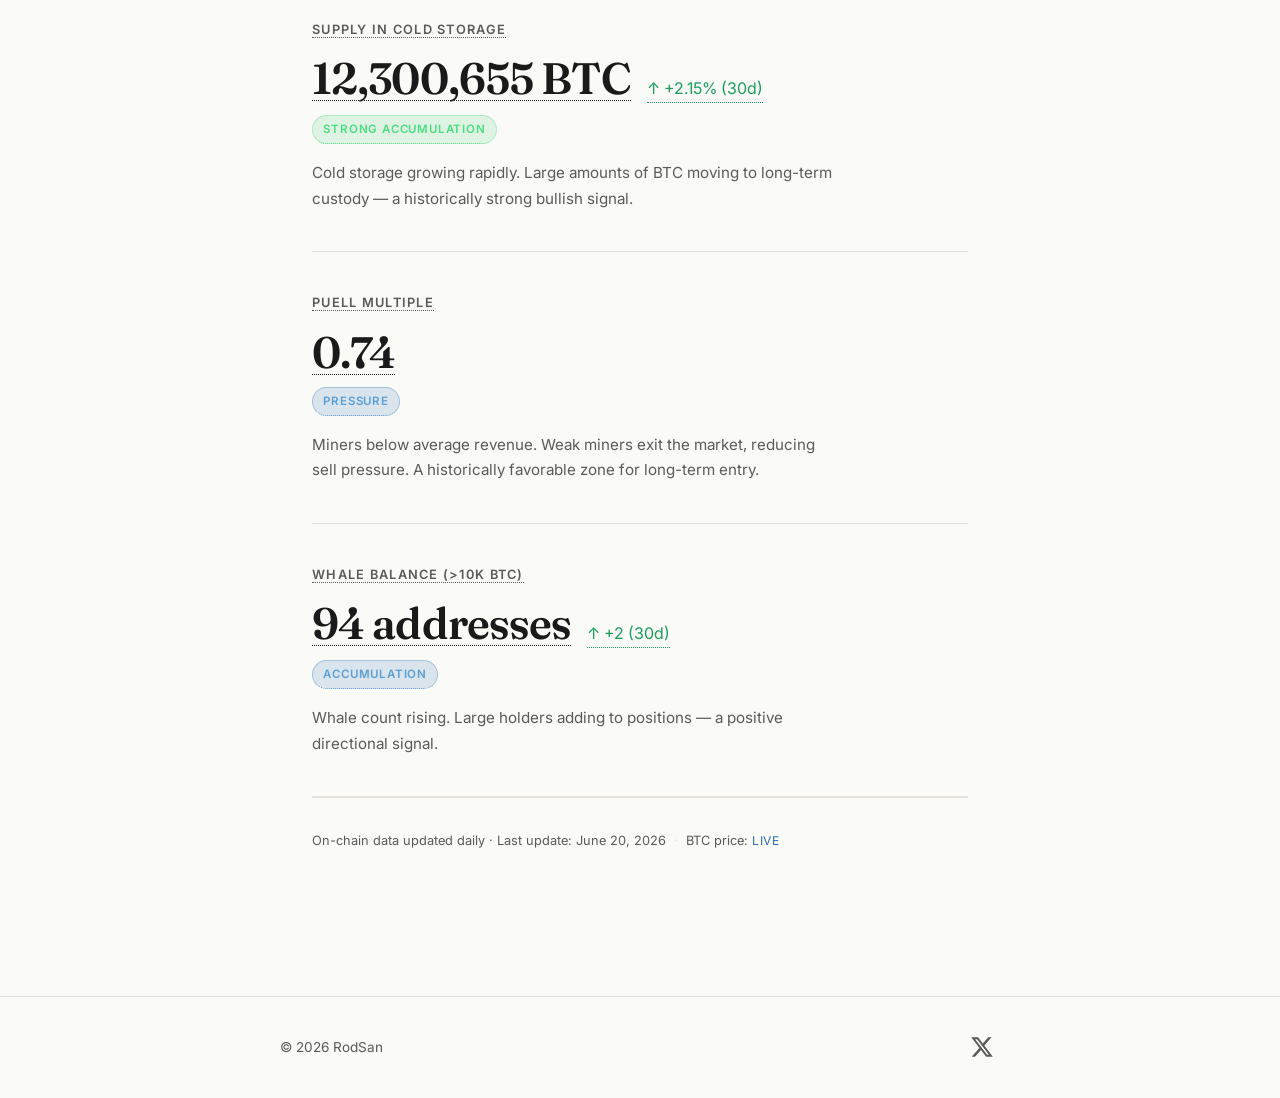
==== commit 6d3b7c2a: "feat: add Simple/Detailed view toggle" ====
--- a/index.html
+++ b/index.html
@@ -82,6 +82,11 @@
        Main
        ============================================================ -->
   <main class="main-content">
+
+    <div class="view-toggle" role="group" aria-label="Display mode">
+      <button class="view-toggle-btn view-toggle-btn--active" id="btn-detailed" type="button">Detailed</button>
+      <button class="view-toggle-btn" id="btn-simple" type="button">Simple</button>
+    </div>
 
     <!-- Hero -->
     <section class="hero reveal" aria-labelledby="hero-title">
--- a/style.css
+++ b/style.css
@@ -741,6 +741,39 @@
   }
 }
 
+/* ── View toggle ─────────────────────────────────────────── */
+.view-toggle {
+  display: flex;
+  gap: 0.5rem;
+  margin-bottom: 2rem;
+}
+
+.view-toggle-btn {
+  background: none;
+  border: 1px solid #2a2a2a;
+  border-radius: 4px;
+  color: #555;
+  font-size: 0.72rem;
+  text-transform: uppercase;
+  letter-spacing: 0.07em;
+  padding: 0.3rem 0.8rem;
+  cursor: pointer;
+  font-family: inherit;
+  transition: border-color 0.2s, color 0.2s;
+}
+
+.view-toggle-btn--active {
+  border-color: #444;
+  color: #bbb;
+}
+
+/* Simple mode: hide numeric values */
+body.simple-mode .metric-value,
+body.simple-mode .metric-secondary,
+body.simple-mode .metric-value-row {
+  display: none;
+}
+
 /* ── Cycle Score Section ─────────────────────────────────── */
 .cycle-score-section {
   margin: 2rem 0 2.5rem;
@@ -757,6 +790,54 @@
   margin-bottom: 0.75rem;
 }
 
+.cycle-score-icons {
+  display: flex;
+  justify-content: space-between;
+  gap: 0.5rem;
+  margin-bottom: 1.1rem;
+  padding: 0 0.25rem;
+}
+
+.score-icon {
+  display: flex;
+  flex-direction: column;
+  align-items: center;
+  gap: 0.35rem;
+  cursor: default;
+  outline: none;
+}
+
+.score-icon-dot {
+  width: 10px;
+  height: 10px;
+  border-radius: 50%;
+  transition: background-color 0.3s ease, transform 0.15s ease;
+}
+
+.score-icon:hover .score-icon-dot,
+.score-icon:focus .score-icon-dot {
+  transform: scale(1.3);
+}
+
+.score-icon-label {
+  font-size: 0.62rem;
+  text-transform: uppercase;
+  letter-spacing: 0.05em;
+  color: #555;
+}
+
+.score-icon-dot--empty   { background-color: #2a2a2a; }
+.score-icon-dot--green   { background-color: #1a9e5c; }
+.score-icon-dot--blue    { background-color: #2a6db5; }
+.score-icon-dot--neutral { background-color: #4a4a4a; }
+.score-icon-dot--amber   { background-color: #b07d2a; }
+.score-icon-dot--red     { background-color: #9e2a2a; }
+
+@media (max-width: 420px) {
+  .score-icon-label { display: none; }
+  .cycle-score-icons { justify-content: center; gap: 1.1rem; }
+}
+
 .cycle-score-label {
   font-size: 0.78rem;
   text-transform: uppercase;
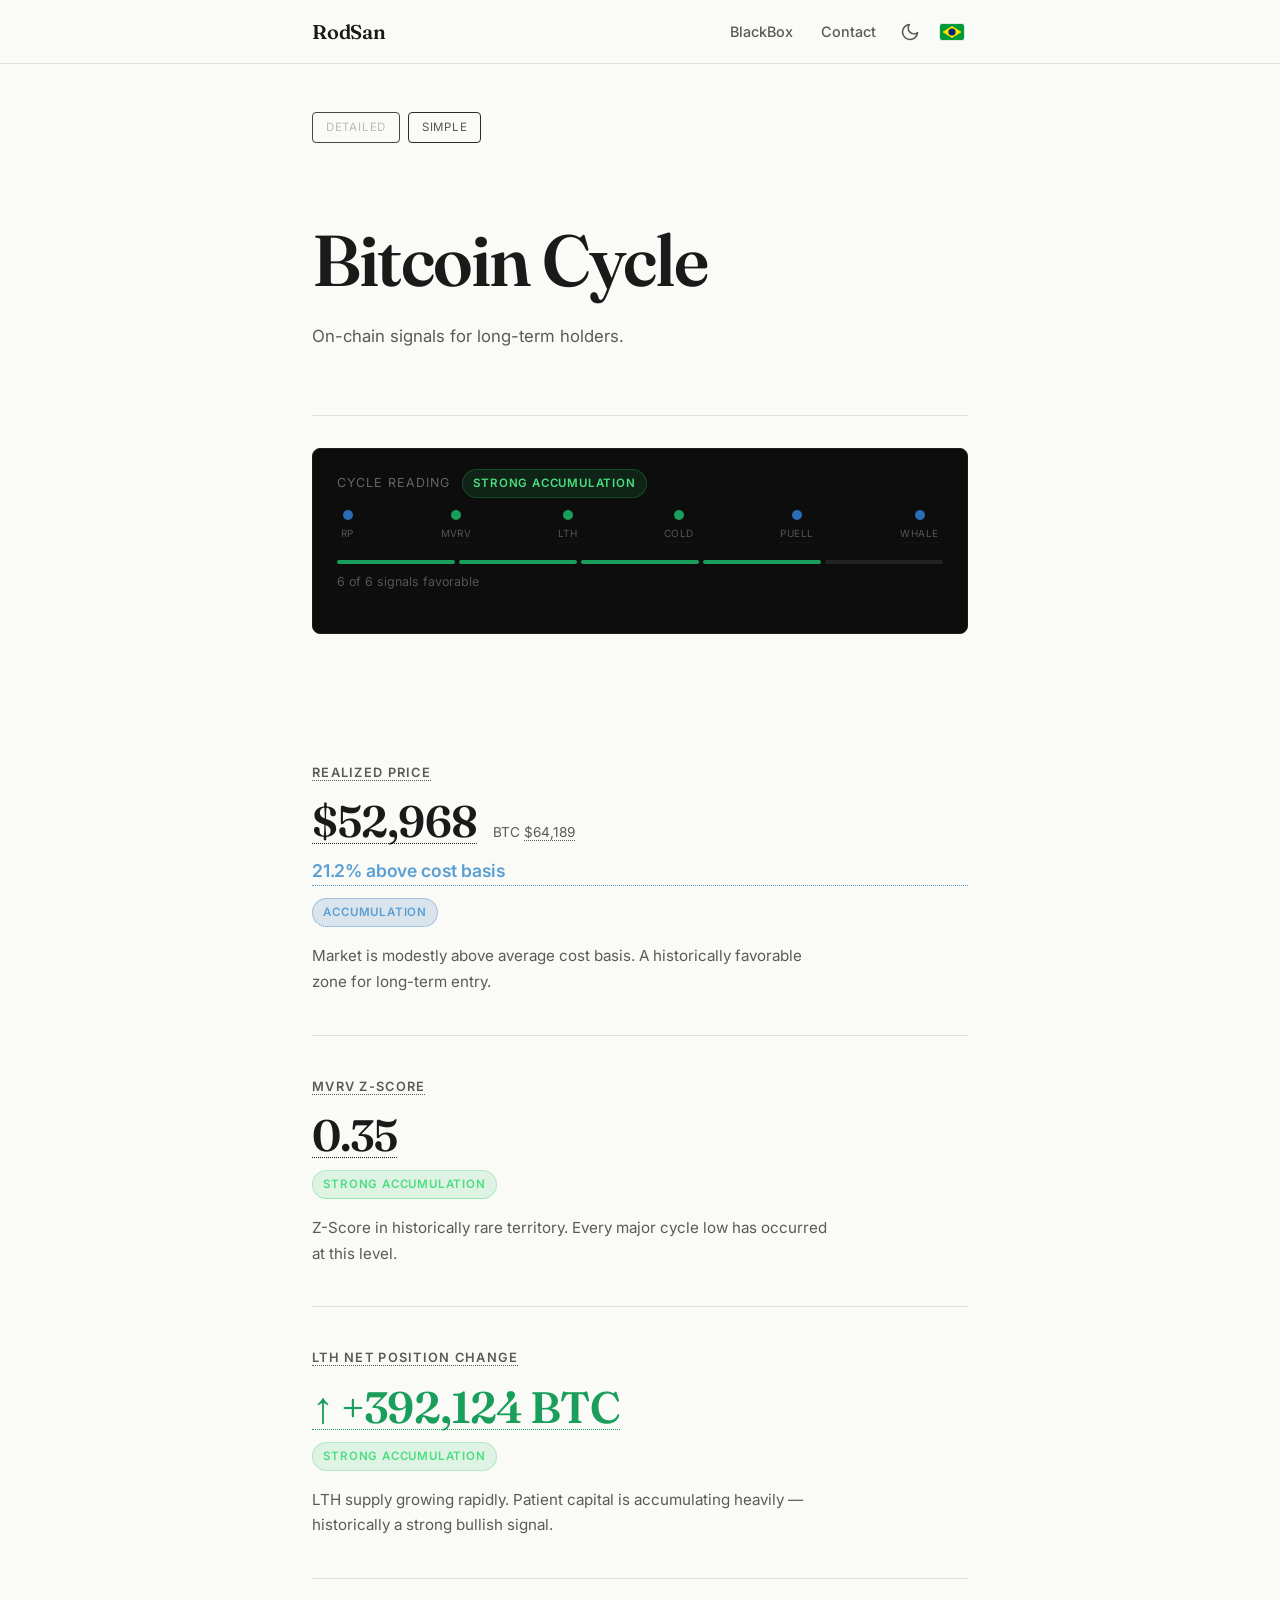
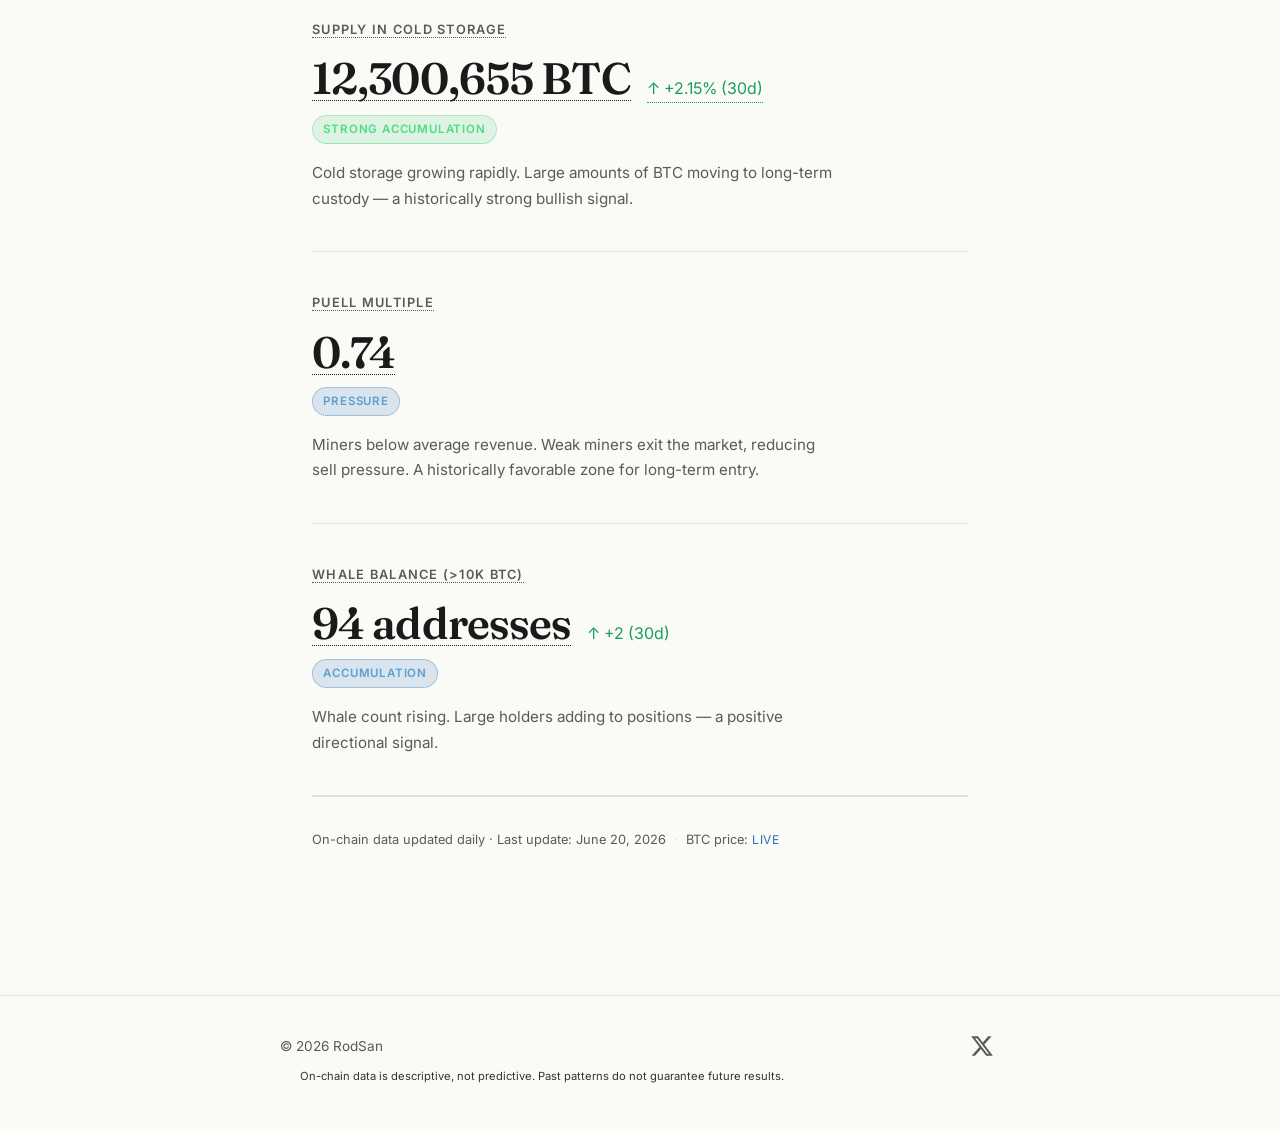
==== commit 9786e4d9: "feat: add disclaimer to footer — on-chain data is descriptive not predictive" ====
--- a/index.html
+++ b/index.html
@@ -290,6 +290,7 @@
         </li>
       </ul>
     </div>
+    <p class="footer-disclaimer">On-chain data is descriptive, not predictive. Past patterns do not guarantee future results.</p>
   </footer>
 
   <script src="tooltips.js"></script>
--- a/style.css
+++ b/style.css
@@ -605,6 +605,15 @@
   height: 24px;
   flex-shrink: 0;
   pointer-events: none;
+}
+
+.footer-disclaimer {
+  font-size: 0.7rem;
+  color: #333;
+  margin: 0.25rem auto 0.75rem;
+  line-height: 1.4;
+  max-width: var(--max-width);
+  padding: 0 1.25rem;
 }
 
 /* ============================================================
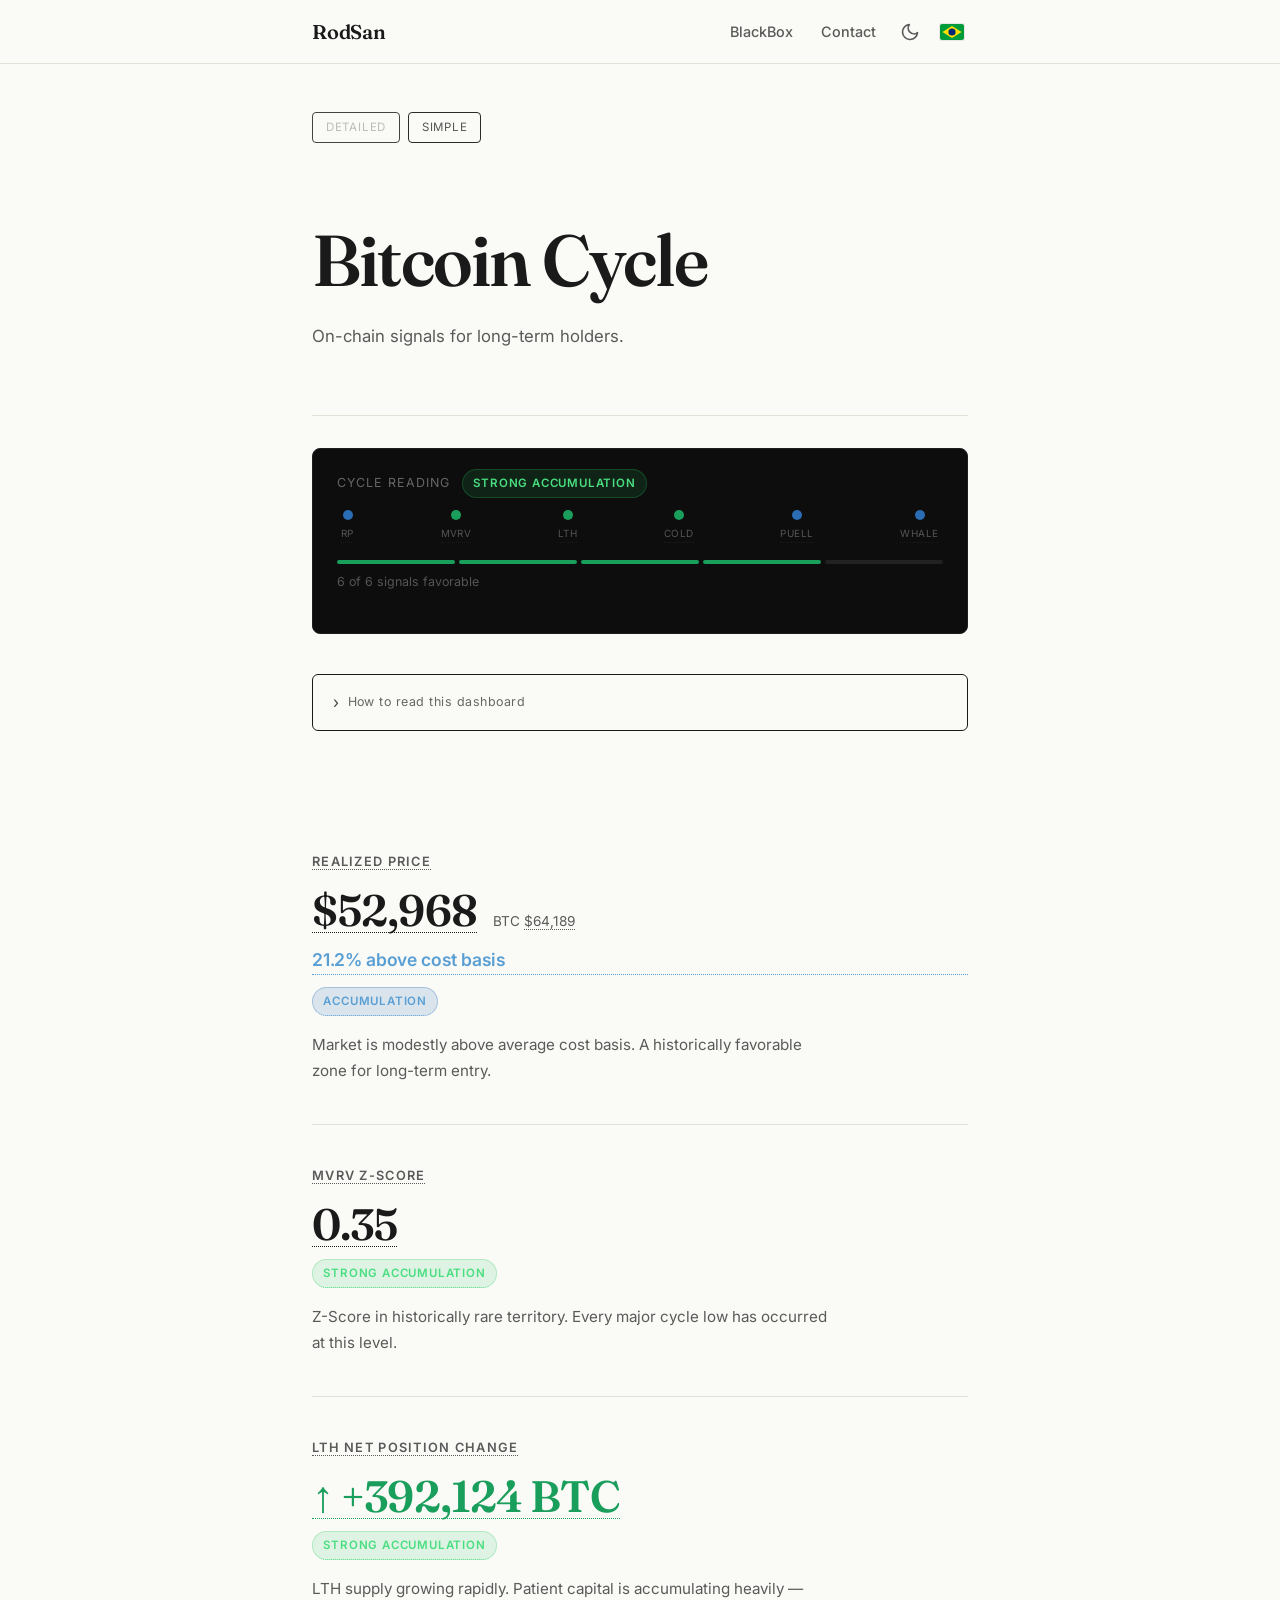
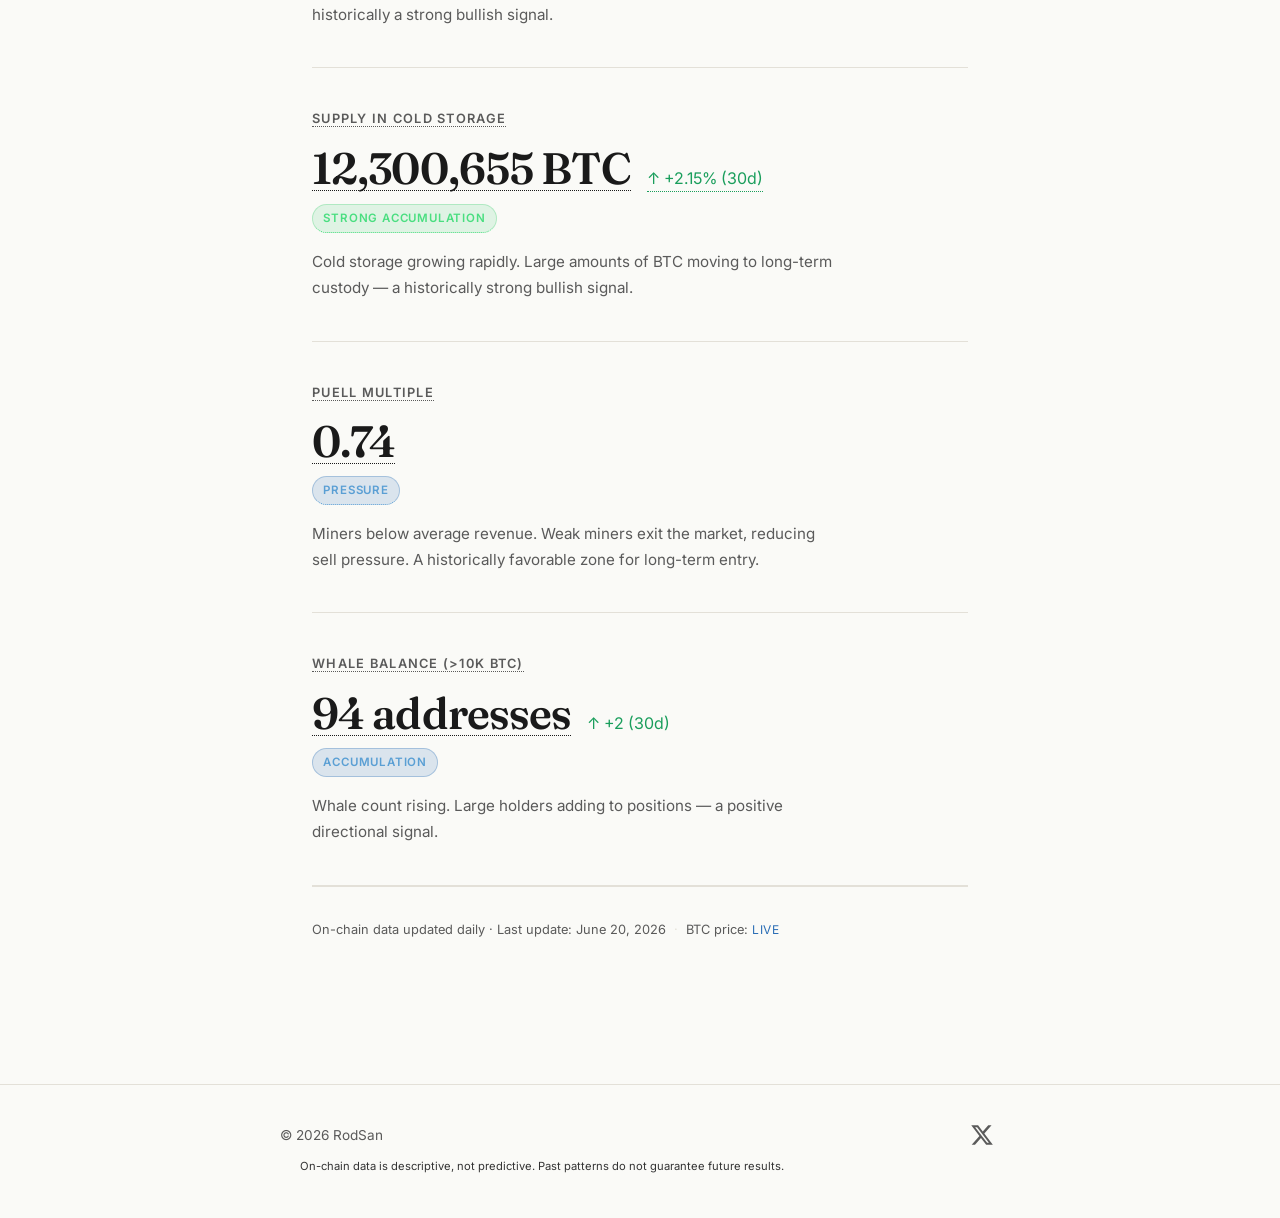
==== commit f9d9b98c: "feat: add How to read this accordion with zone guide and metric descriptions" ====
--- a/index.html
+++ b/index.html
@@ -138,6 +138,49 @@
       <p class="cycle-score-count" id="cycle-score-count">— of 6 signals favorable</p>
 
     </section>
+
+    <!-- How to read this -->
+    <details class="how-to-read" id="how-to-read">
+      <summary class="how-to-read-summary">How to read this dashboard</summary>
+      <div class="how-to-read-content">
+        <p><strong>What this tool shows</strong><br>
+        Six on-chain metrics that describe where Bitcoin sits in its long-term market cycle.
+        On-chain data reads the Bitcoin blockchain directly — it reflects what holders are
+        actually doing with their coins, not what they say they will do.</p>
+
+        <p><strong>How to read the zones</strong><br>
+        Each metric has a colored zone badge. The color tells you the signal at a glance:</p>
+        <ul>
+          <li><span class="how-to-zone how-to-zone--green">●</span> <strong>Green</strong> — historically strong accumulation territory</li>
+          <li><span class="how-to-zone how-to-zone--blue">●</span> <strong>Blue</strong> — favorable zone for long-term entry</li>
+          <li><span class="how-to-zone how-to-zone--neutral">●</span> <strong>Grey</strong> — neutral, no extreme signal</li>
+          <li><span class="how-to-zone how-to-zone--amber">●</span> <strong>Amber</strong> — caution, market running hot</li>
+          <li><span class="how-to-zone how-to-zone--red">●</span> <strong>Red</strong> — historically a distribution / cycle top zone</li>
+        </ul>
+
+        <p><strong>The six metrics</strong><br>
+        <strong>Realized Price</strong> — the average price all Bitcoin holders paid for their coins.
+        When the market price drops below this, most holders are sitting on losses — historically a rare and significant signal.<br><br>
+        <strong>MVRV Z-Score</strong> — measures how far above or below the average cost basis the market is,
+        in statistical terms. Near zero = historically undervalued. Above 6 = historically overvalued.<br><br>
+        <strong>LTH Net Position Change</strong> — how much Bitcoin moved into Long-Term Holder wallets
+        (coins held 155+ days) over the last 30 days. Positive = patient capital accumulating.<br><br>
+        <strong>Supply in Cold Storage</strong> — Bitcoin held by entities with little or no history of spending.
+        Rising = more BTC leaving active circulation. Bullish for supply scarcity.<br><br>
+        <strong>Puell Multiple</strong> — compares today's miner revenue to the annual average.
+        Below 1.0 = miners under pressure, historically favorable. Above 3.0 = miners in euphoria, historically a top signal.<br><br>
+        <strong>Whale Balance</strong> — number of addresses holding more than 10,000 BTC.
+        Rising count = largest holders accumulating. Falling = distributing.</p>
+
+        <p><strong>Cycle Reading</strong><br>
+        The bar at the top combines all six signals into one aggregate reading.
+        It is a descriptive tool — it tells you where the market has historically been,
+        not where it is going. Past patterns do not guarantee future results.</p>
+
+        <p><strong>Hover any metric</strong> for a detailed explanation. Click the metric title to
+        open the reference chart.</p>
+      </div>
+    </details>
 
     <!-- Metrics -->
     <section class="metrics-section" aria-label="On-chain metrics">
--- a/style.css
+++ b/style.css
@@ -879,3 +879,76 @@
   color: #555;
   margin: 0 0 1.25rem;
 }
+
+/* ── How to read accordion ───────────────────────────────── */
+.how-to-read {
+  margin-bottom: 2rem;
+  border: 1px solid #1a1a1a;
+  border-radius: 6px;
+}
+
+.how-to-read-summary {
+  padding: 0.9rem 1.25rem;
+  cursor: pointer;
+  font-size: 0.78rem;
+  color: #666;
+  letter-spacing: 0.04em;
+  list-style: none;
+  display: flex;
+  align-items: center;
+  gap: 0.5rem;
+  user-select: none;
+}
+
+.how-to-read-summary::-webkit-details-marker { display: none; }
+
+.how-to-read-summary::before {
+  content: '›';
+  font-size: 1rem;
+  color: #444;
+  transition: transform 0.2s ease;
+  display: inline-block;
+}
+
+.how-to-read[open] .how-to-read-summary::before {
+  transform: rotate(90deg);
+}
+
+.how-to-read-summary:hover {
+  color: #999;
+}
+
+.how-to-read-content {
+  padding: 0 1.25rem 1.25rem;
+  font-size: 0.83rem;
+  line-height: 1.7;
+  color: #888;
+  border-top: 1px solid #1a1a1a;
+}
+
+.how-to-read-content p {
+  margin: 0.9rem 0 0;
+}
+
+.how-to-read-content ul {
+  margin: 0.5rem 0 0 0.5rem;
+  padding: 0;
+  list-style: none;
+}
+
+.how-to-read-content li {
+  margin: 0.3rem 0;
+  display: flex;
+  align-items: center;
+  gap: 0.5rem;
+}
+
+.how-to-zone {
+  font-size: 0.7rem;
+}
+
+.how-to-zone--green   { color: #1a9e5c; }
+.how-to-zone--blue    { color: #2a6db5; }
+.how-to-zone--neutral { color: #4a4a4a; }
+.how-to-zone--amber   { color: #b07d2a; }
+.how-to-zone--red     { color: #9e2a2a; }
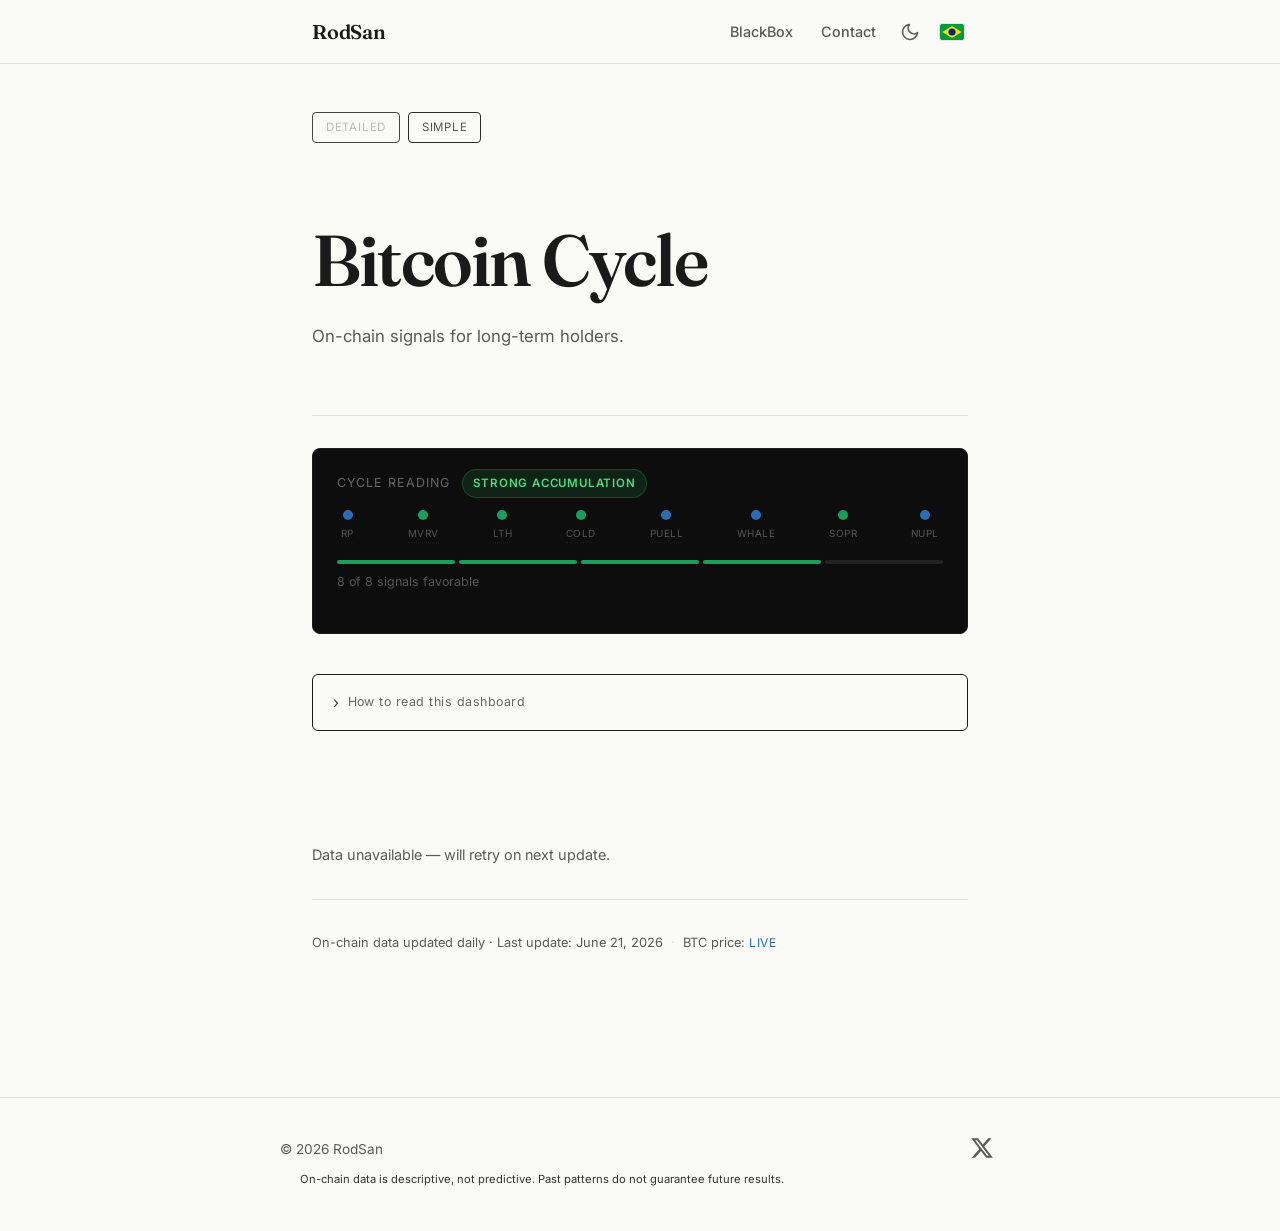
==== commit e590b980: "feat: iteration 4 — SOPR and NUPL HTML blocks and icon row update" ====
--- a/index.html
+++ b/index.html
@@ -126,6 +126,14 @@
           <span class="score-icon-dot score-icon-dot--empty"></span>
           <span class="score-icon-label">Whale</span>
         </div>
+        <div class="score-icon" data-metric="sopr" tabindex="0">
+          <span class="score-icon-dot score-icon-dot--empty"></span>
+          <span class="score-icon-label">SOPR</span>
+        </div>
+        <div class="score-icon" data-metric="nupl" tabindex="0">
+          <span class="score-icon-dot score-icon-dot--empty"></span>
+          <span class="score-icon-label">NUPL</span>
+        </div>
       </div>
 
       <div class="cycle-score-bar" id="cycle-score-bar">
@@ -135,7 +143,7 @@
         <span class="score-segment score-segment--empty"></span>
         <span class="score-segment score-segment--empty"></span>
       </div>
-      <p class="cycle-score-count" id="cycle-score-count">— of 6 signals favorable</p>
+      <p class="cycle-score-count" id="cycle-score-count">— of 8 signals favorable</p>
 
     </section>
 
@@ -144,7 +152,7 @@
       <summary class="how-to-read-summary">How to read this dashboard</summary>
       <div class="how-to-read-content">
         <p><strong>What this tool shows</strong><br>
-        Six on-chain metrics that describe where Bitcoin sits in its long-term market cycle.
+        Eight on-chain metrics that describe where Bitcoin sits in its long-term market cycle.
         On-chain data reads the Bitcoin blockchain directly — it reflects what holders are
         actually doing with their coins, not what they say they will do.</p>
 
@@ -158,7 +166,7 @@
           <li><span class="how-to-zone how-to-zone--red">●</span> <strong>Red</strong> — historically a distribution / cycle top zone</li>
         </ul>
 
-        <p><strong>The six metrics</strong><br>
+        <p><strong>The eight metrics</strong><br>
         <strong>Realized Price</strong> — the average price all Bitcoin holders paid for their coins.
         When the market price drops below this, most holders are sitting on losses — historically a rare and significant signal.<br><br>
         <strong>MVRV Z-Score</strong> — measures how far above or below the average cost basis the market is,
@@ -170,10 +178,14 @@
         <strong>Puell Multiple</strong> — compares today's miner revenue to the annual average.
         Below 1.0 = miners under pressure, historically favorable. Above 3.0 = miners in euphoria, historically a top signal.<br><br>
         <strong>Whale Balance</strong> — number of addresses holding more than 10,000 BTC.
-        Rising count = largest holders accumulating. Falling = distributing.</p>
+        Rising count = largest holders accumulating. Falling = distributing.<br><br>
+        <strong>SOPR</strong> — Spent Output Profit Ratio. Measures whether coins being moved today are in profit or loss.
+        Below 1.0 = coins moving at a loss (capitulation). Above 1.0 = coins moving at a profit (distribution).<br><br>
+        <strong>NUPL</strong> — Net Unrealized Profit/Loss as a fraction of market cap.
+        Negative = most holders underwater (historically a strong accumulation signal). Above 0.75 = near-peak euphoria.</p>
 
         <p><strong>Cycle Reading</strong><br>
-        The bar at the top combines all six signals into one aggregate reading.
+        The bar at the top combines all eight signals into one aggregate reading.
         It is a descriptive tool — it tells you where the market has historically been,
         not where it is going. Past patterns do not guarantee future results.</p>
 
@@ -304,6 +316,46 @@
         </div>
 
         <p class="metric-interpretation" id="whale-interpretation"></p>
+      </div>
+
+      <!-- Block 7 — SOPR -->
+      <div class="metric-block reveal" id="sopr-block" aria-labelledby="sopr-label">
+        <p class="metric-label" id="sopr-label">
+          <a class="metric-title-link"
+             href="https://www.bitcoinmagazinepro.com/charts/sopr/"
+             target="_blank" rel="noopener">SOPR</a>
+        </p>
+
+        <div class="metric-value-row">
+          <span class="metric-value" id="sopr-value"
+                aria-label="SOPR" tabindex="0">—</span>
+        </div>
+
+        <div class="metric-zone-row">
+          <span class="zone-badge zone-badge--neutral" id="sopr-zone-badge" tabindex="0">—</span>
+        </div>
+
+        <p class="metric-interpretation" id="sopr-interpretation"></p>
+      </div>
+
+      <!-- Block 8 — NUPL -->
+      <div class="metric-block reveal" id="nupl-block" aria-labelledby="nupl-label">
+        <p class="metric-label" id="nupl-label">
+          <a class="metric-title-link"
+             href="https://www.bitcoinmagazinepro.com/charts/nupl/"
+             target="_blank" rel="noopener">NUPL</a>
+        </p>
+
+        <div class="metric-value-row">
+          <span class="metric-value" id="nupl-value"
+                aria-label="NUPL" tabindex="0">—</span>
+        </div>
+
+        <div class="metric-zone-row">
+          <span class="zone-badge zone-badge--neutral" id="nupl-zone-badge" tabindex="0">—</span>
+        </div>
+
+        <p class="metric-interpretation" id="nupl-interpretation"></p>
       </div>
 
       <!-- Data freshness -->
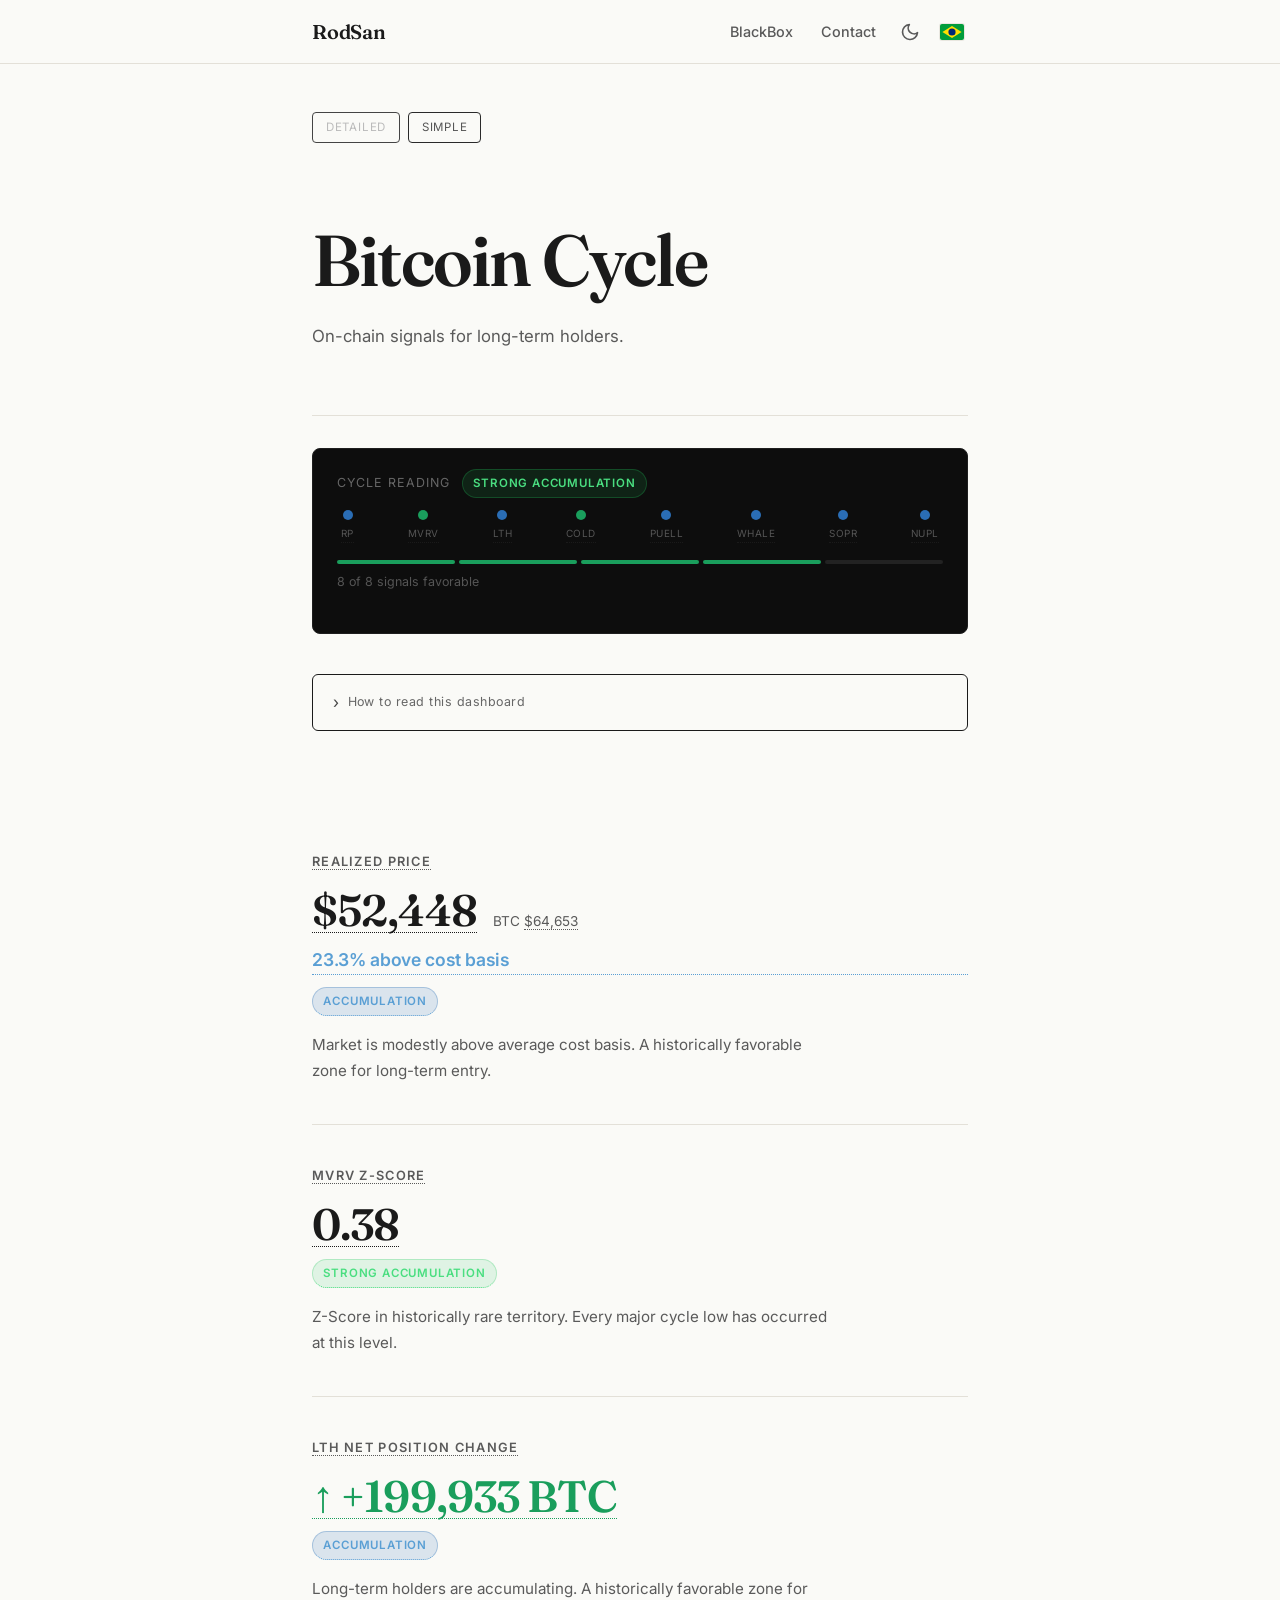
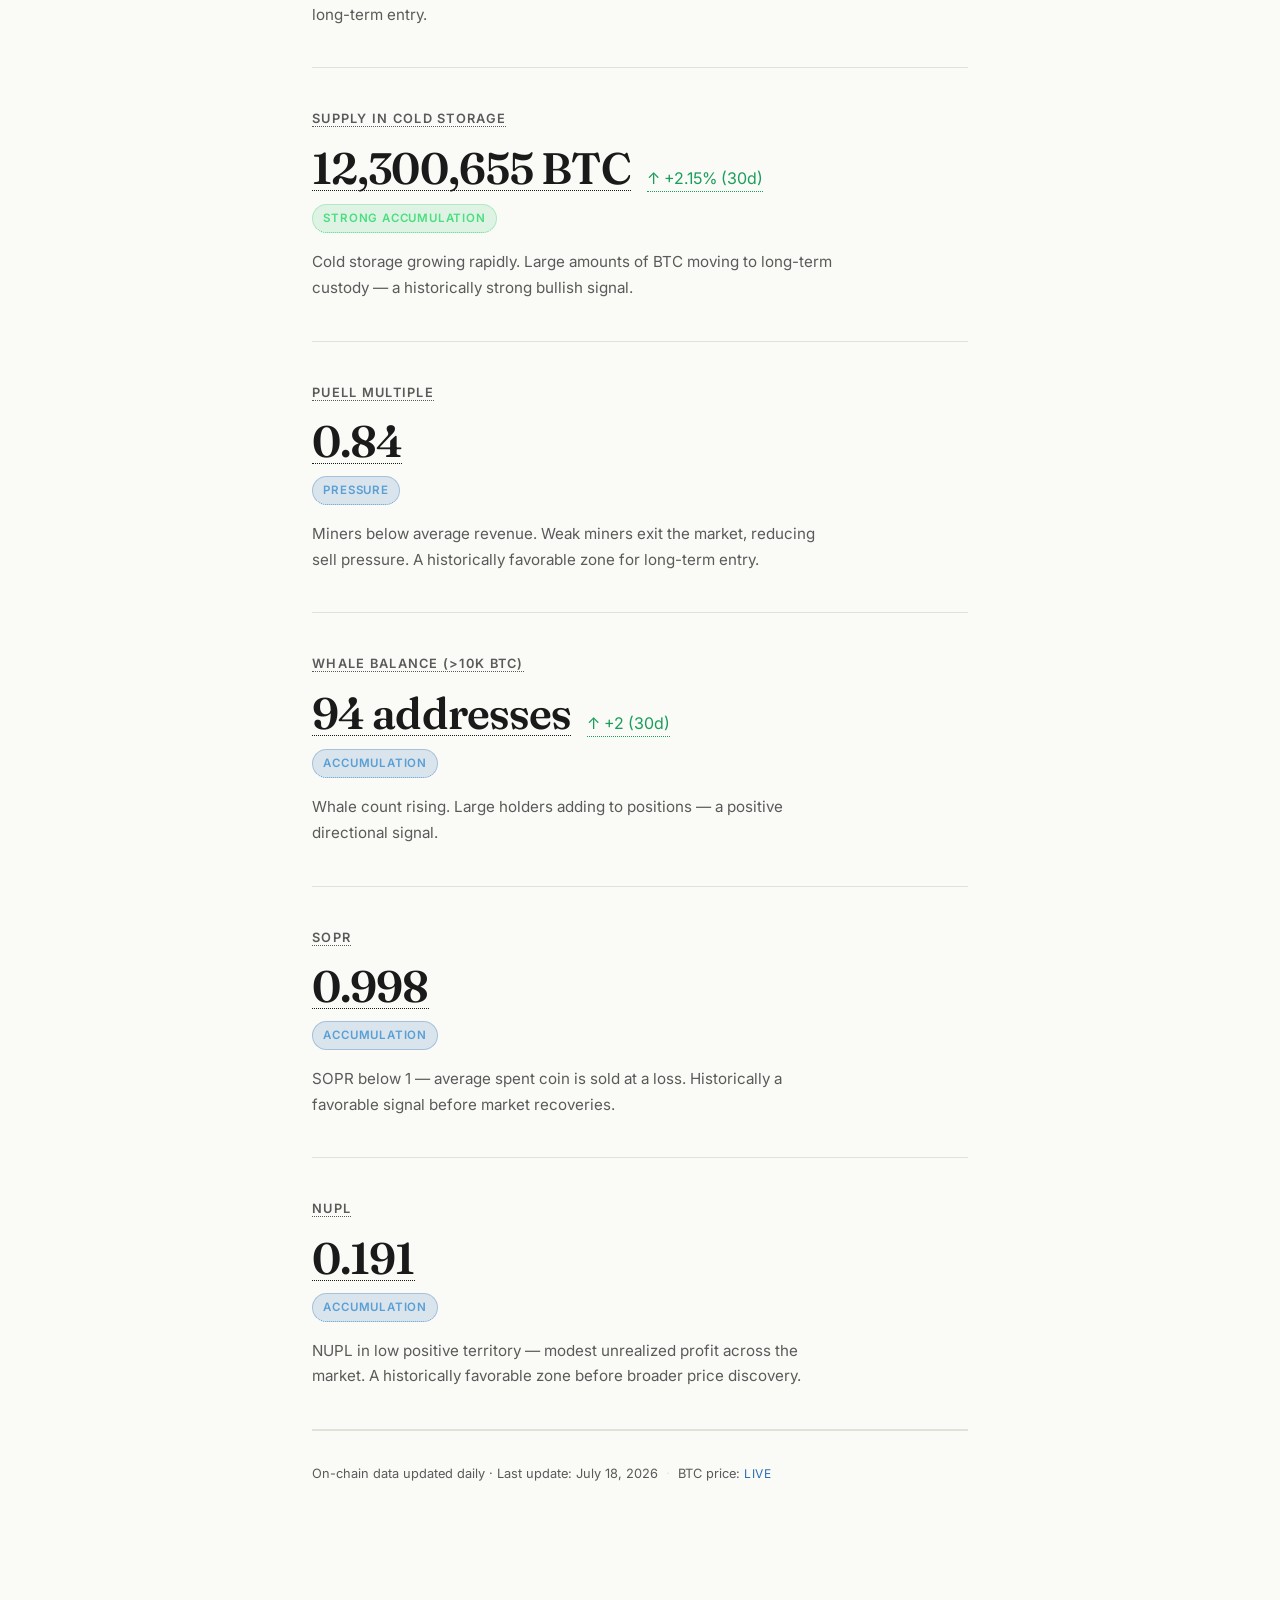
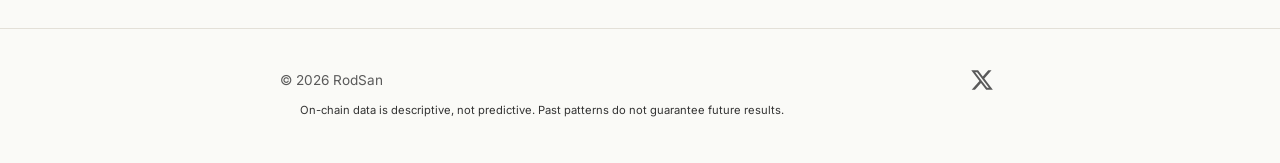
==== commit 2cccb2b9: "feat: full PT-BR translation via shared i18n dictionary - New i18n.js with en/pt dictionaries, seman" ====
--- a/index.html
+++ b/index.html
@@ -388,6 +388,7 @@
     <p class="footer-disclaimer">On-chain data is descriptive, not predictive. Past patterns do not guarantee future results.</p>
   </footer>
 
+  <script src="i18n.js"></script>
   <script src="tooltips.js"></script>
   <script src="cycleScore.js"></script>
   <script src="main.js" defer></script>
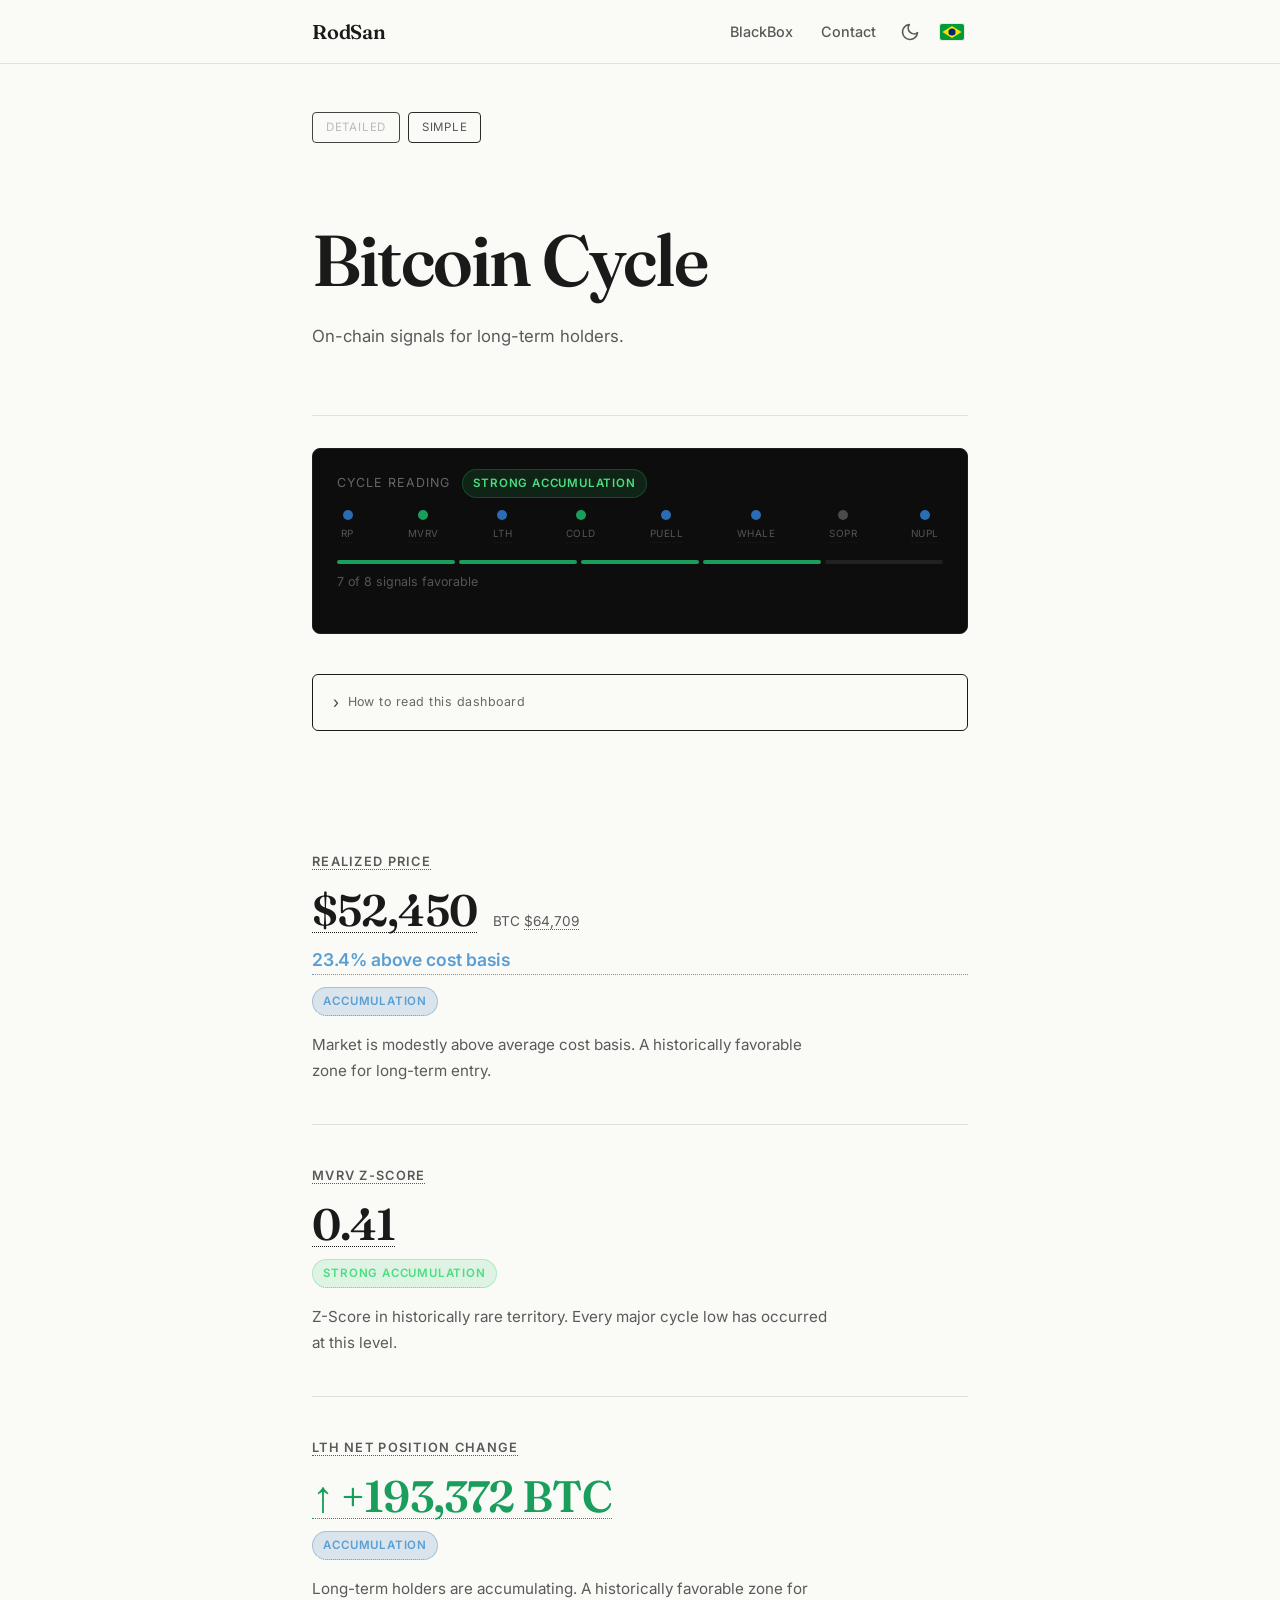
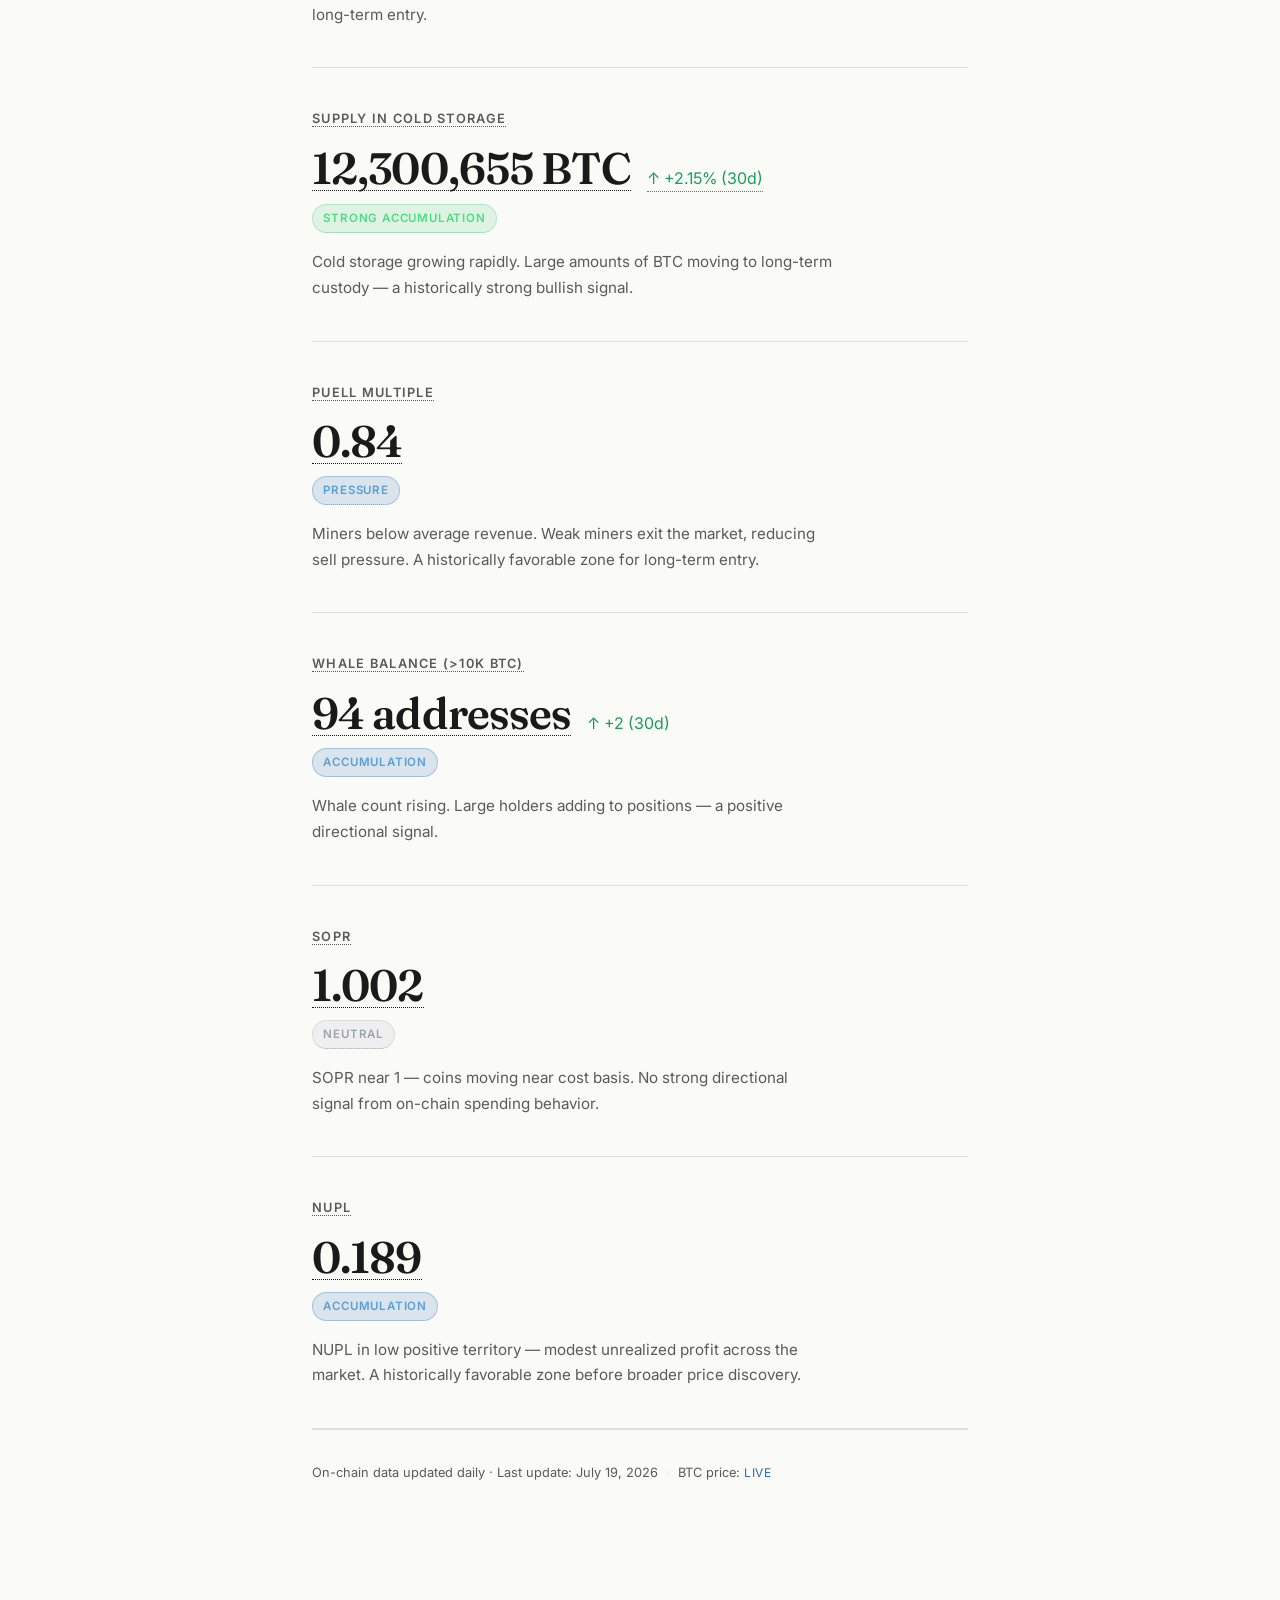
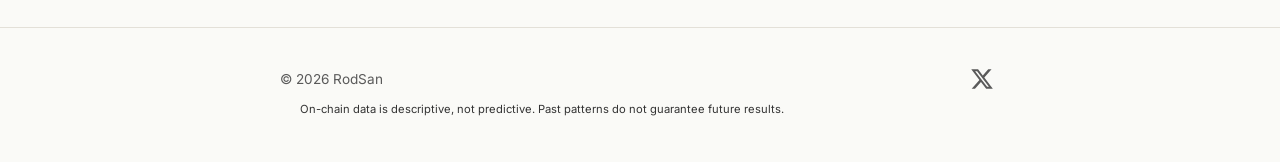
==== commit af2d0d59: "fix: correct BlackBox capitalization in page title" ====
--- a/index.html
+++ b/index.html
@@ -3,7 +3,7 @@
 <head>
   <meta charset="UTF-8">
   <meta name="viewport" content="width=device-width, initial-scale=1.0">
-  <title>Bitcoin Cycle | Blackbox</title>
+  <title>Bitcoin Cycle | BlackBox</title>
   <meta name="description" content="On-chain signals for long-term Bitcoin holders — realized price, MVRV Z-Score, and cycle zone analysis.">
 
   <link rel="alternate" hreflang="en" href="https://0xrodsan.github.io/btc-cycle/">
